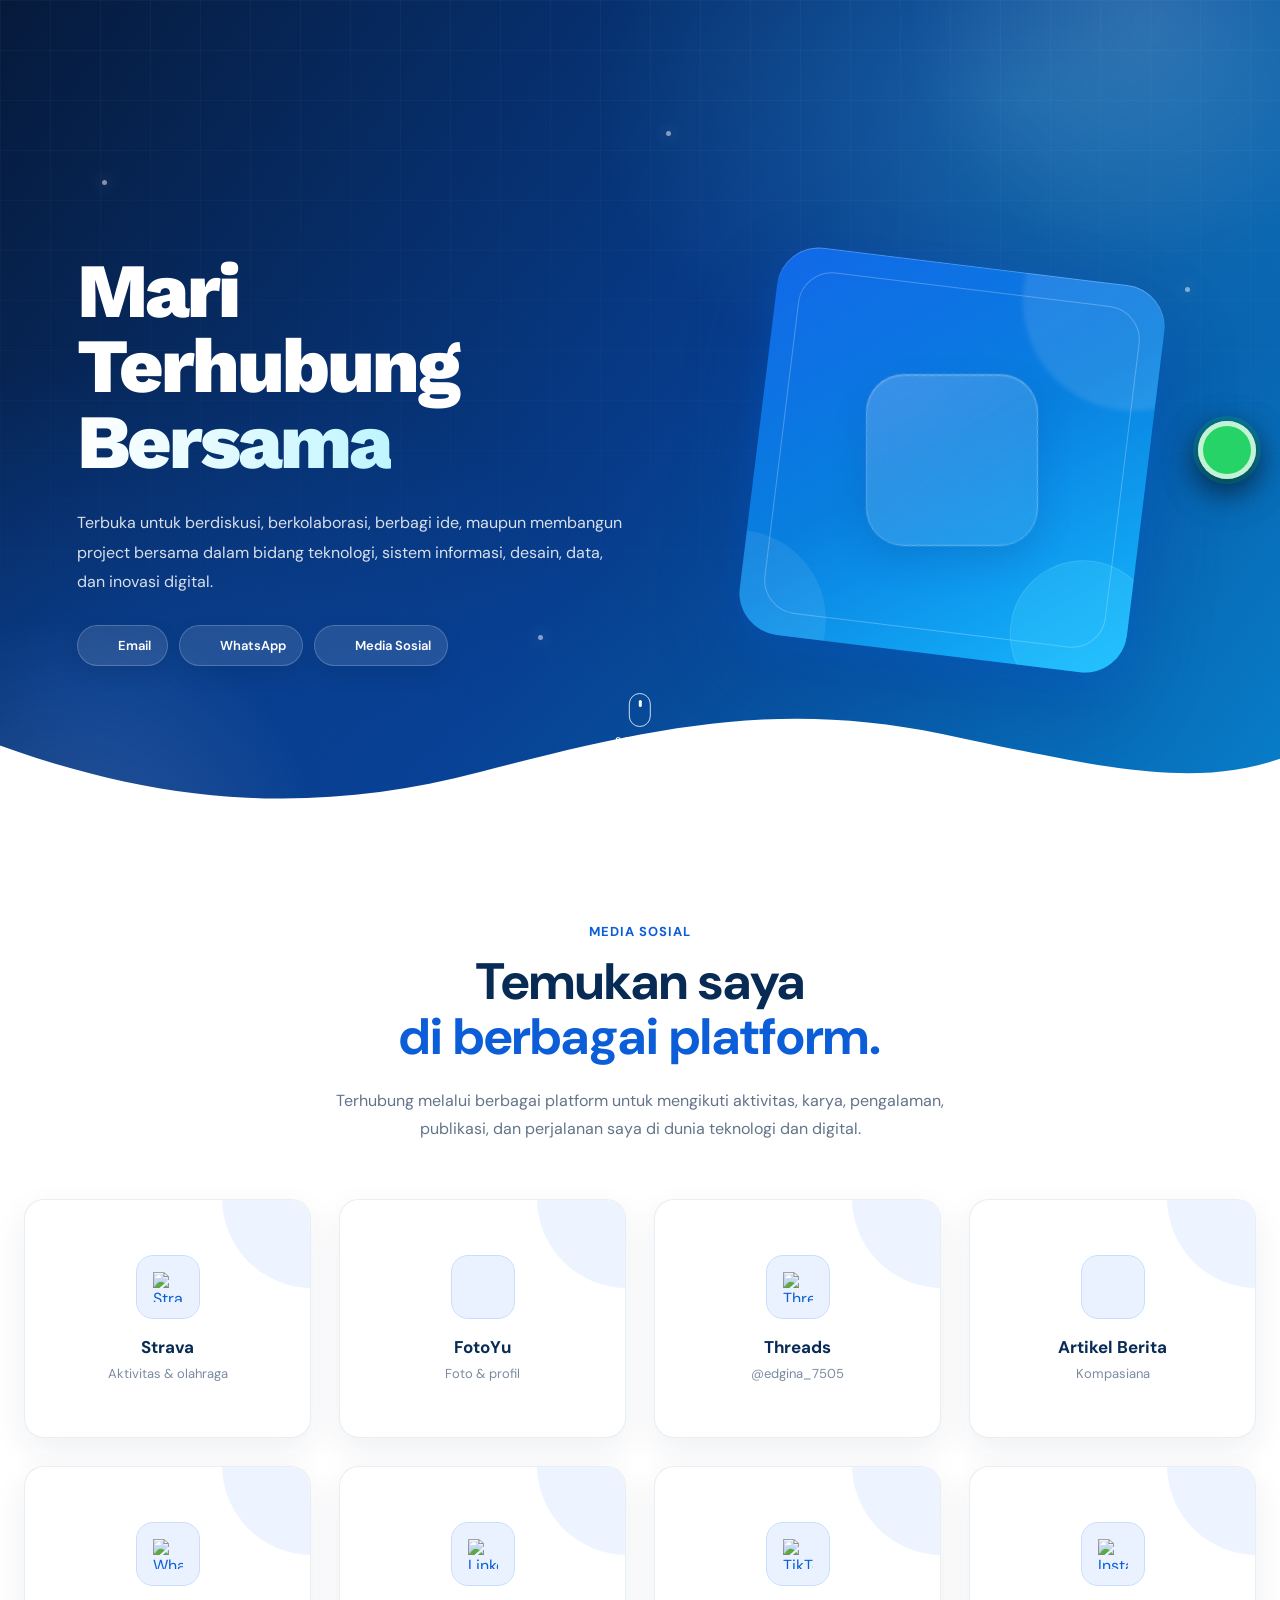
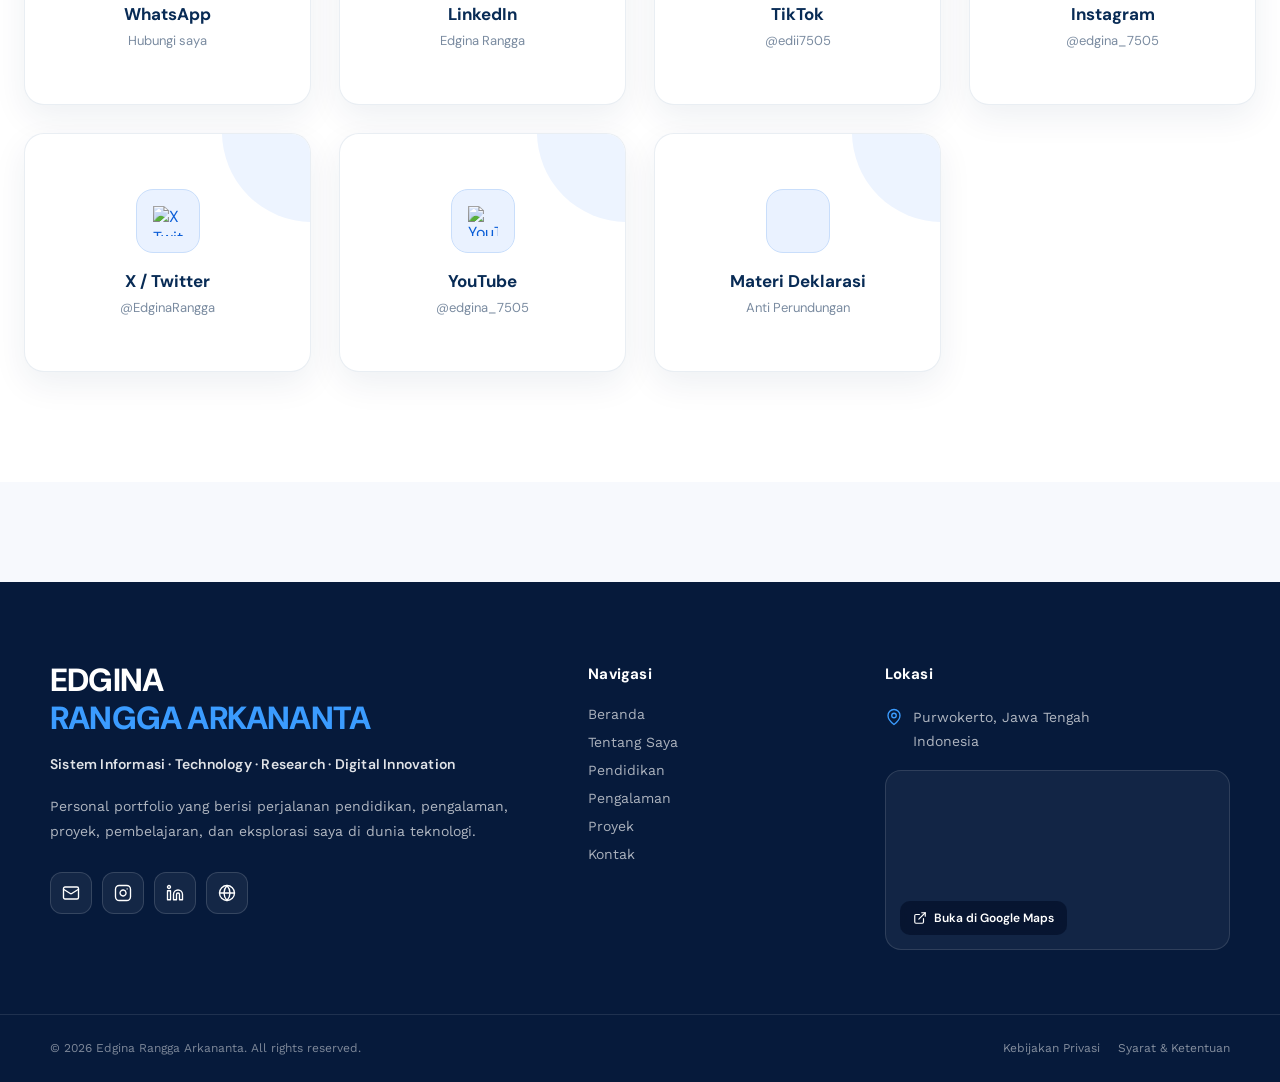
==== PORTOFOLIO_PERSONAL_FINAL_VERCEL_READY/kontak.html @ 786836fc "Add files via upload" ====
<!doctype html>
<html lang="id">
<head>
<meta charset="utf-8">
<meta name="viewport" content="width=device-width, initial-scale=1">
<title>Kontak | Edgina Rangga Arkananta</title>
<meta name="description" content="Hubungi Edgina Rangga Arkananta melalui email dan media sosial.">
<meta name="theme-color" content="#082d67">
<meta property="og:title" content="Kontak | Edgina Rangga Arkananta">
<meta property="og:description" content="Hubungi Edgina Rangga Arkananta melalui email dan media sosial.">
<meta property="og:type" content="website">
<link rel="stylesheet" href="assets/css/site-enhancements.css">
<script defer src="assets/js/site.js"></script>
</head>
<body>

<!-- =========================================================
     KONTAK — EDGINA RANGGA ARKANANTA
     FULL WIDTH + CONTACT VISUAL + WHATSAPP
========================================================= -->

<style>

/* =========================================================
   FONT
========================================================= */

@import url('https://fonts.googleapis.com/css2?family=DM+Sans:wght@400;500;600;700&family=Work+Sans:wght@500;600;700;800&display=swap');


/* =========================================================
   GLOBAL RESET
========================================================= */

html,
body {
    margin: 0 !important;
    padding: 0 !important;
    width: 100%;
    overflow-x: hidden;
}

.edgina-page {
    width: 100vw;
    max-width: 100vw;
    margin-left: calc(50% - 50vw);
    overflow: hidden;

    --blue: #1268e8;
    --blue-light: #087fdf;
    --blue-dark: #073d9d;
    --blue-deep: #052b73;
    --cyan: #56e5ff;
    --white: #ffffff;

    font-family: "DM Sans", sans-serif;
}


/* =========================================================
   HERO
========================================================= */

.edgina-hero {
    position: relative;

    min-height: 820px;

    display: flex;
    align-items: center;

    overflow: hidden;

    color: #ffffff;

    background:
        radial-gradient(
            circle at 75% 20%,
            rgba(86,229,255,.30),
            transparent 27%
        ),
        radial-gradient(
            circle at 12% 80%,
            rgba(18,104,232,.30),
            transparent 32%
        ),
        radial-gradient(
            circle at 88% 78%,
            rgba(120,70,255,.22),
            transparent 28%
        ),
        linear-gradient(
            125deg,
            #062e82 0%,
            #0755c9 36%,
            #087fdf 68%,
            #13a9e6 100%
        );
}


/* =========================================================
   GRID BACKGROUND
========================================================= */

.edgina-hero::before {
    content: "";

    position: absolute;

    inset: 0;

    background-image:
        linear-gradient(
            rgba(255,255,255,.035) 1px,
            transparent 1px
        ),
        linear-gradient(
            90deg,
            rgba(255,255,255,.035) 1px,
            transparent 1px
        );

    background-size: 50px 50px;

    mask-image:
        linear-gradient(
            to bottom,
            rgba(0,0,0,.9),
            transparent
        );

    -webkit-mask-image:
        linear-gradient(
            to bottom,
            rgba(0,0,0,.9),
            transparent
        );

    pointer-events: none;
}


/* =========================================================
   AURORA
========================================================= */

.edgina-aurora {
    position: absolute;

    width: 520px;
    height: 520px;

    border-radius: 50%;

    background:
        radial-gradient(
            circle,
            rgba(255,255,255,.12),
            transparent 68%
        );

    filter: blur(10px);

    pointer-events: none;

    animation:
        edginaAurora
        9s ease-in-out infinite;
}

.edgina-aurora-one {
    top: -240px;
    right: -130px;
}

.edgina-aurora-two {
    bottom: -300px;
    left: -180px;

    animation-delay: -4s;
}

@keyframes edginaAurora {

    0%,
    100% {
        transform:
            translate3d(0,0,0)
            scale(1);
    }

    50% {
        transform:
            translate3d(-20px,20px,0)
            scale(1.08);
    }
}


/* =========================================================
   PARTICLES
========================================================= */

.edgina-particle {
    position: absolute;

    width: 5px;
    height: 5px;

    border-radius: 50%;

    background:
        rgba(255,255,255,.50);

    box-shadow:
        0 0 15px
        rgba(255,255,255,.45);

    animation:
        edginaParticle
        6s ease-in-out infinite;
}

.edgina-particle-1 {
    top: 22%;
    left: 8%;
}

.edgina-particle-2 {
    top: 35%;
    right: 7%;

    animation-delay: -2s;
}

.edgina-particle-3 {
    bottom: 22%;
    left: 42%;

    animation-delay: -4s;
}

.edgina-particle-4 {
    top: 16%;
    left: 52%;

    animation-delay: -1s;
}

@keyframes edginaParticle {

    0%,
    100% {
        transform: translateY(0);
        opacity: .35;
    }

    50% {
        transform: translateY(-15px);
        opacity: 1;
    }
}


/* =========================================================
   HERO CONTAINER
========================================================= */

.edgina-hero-container {
    position: relative;

    z-index: 5;

    width: min(1180px, 88%);

    margin: 0 auto;

    padding-top: 100px;
}


/* =========================================================
   HERO GRID
========================================================= */

.edgina-grid {
    display: grid;

    grid-template-columns:
        minmax(0, 1.05fr)
        minmax(410px, .95fr);

    align-items: center;

    gap: 70px;
}


/* =========================================================
   REVEAL
========================================================= */

.edgina-reveal {
    opacity: 0;

    transform:
        translateY(25px);

    animation:
        edginaReveal
        .9s ease forwards;
}

@keyframes edginaReveal {

    to {
        opacity: 1;

        transform:
            translateY(0);
    }
}


/* =========================================================
   HERO TITLE
========================================================= */

.edgina-hero-title {
    margin: 0;

    max-width: 720px;

    font-family:
        "Work Sans",
        sans-serif;

    font-size:
        clamp(
            48px,
            6vw,
            78px
        );

    line-height: .98;

    letter-spacing: -3px;

    font-weight: 800;

    color: #ffffff;
}

.edgina-hero-title span {
    display: inline;

    color: #ffffff;

    background:
        linear-gradient(
            90deg,
            #ffffff,
            #bff5ff
        );

    -webkit-background-clip: text;
    background-clip: text;

    -webkit-text-fill-color: transparent;
}


/* =========================================================
   TYPING
========================================================= */

#edgina-typing-name {
    display: inline;

    color: #ffffff;

    background:
        linear-gradient(
            90deg,
            #ffffff,
            #bff5ff
        );

    -webkit-background-clip: text;
    background-clip: text;

    -webkit-text-fill-color: transparent;
}


/* =========================================================
   DESCRIPTION
========================================================= */

.edgina-description {
    width: 100%;

    max-width: 720px;

    margin:
        28px 0 0;

    text-align: left;

    color:
        rgba(255,255,255,.84);

    font-family:
        "DM Sans",
        sans-serif;

    font-size: 16px;

    line-height: 1.85;
}


/* =========================================================
   CONTACT META
========================================================= */

.edgina-meta {
    display: flex;

    flex-wrap: wrap;

    gap: 11px;

    margin-top: 28px;
}

.edgina-meta-pill {
    display: inline-flex;

    align-items: center;

    gap: 8px;

    padding:
        11px 16px;

    border-radius: 999px;

    color: #ffffff !important;

    background:
        rgba(255,255,255,.11);

    border:
        1px solid
        rgba(255,255,255,.20);

    backdrop-filter:
        blur(10px);

    -webkit-backdrop-filter:
        blur(10px);

    font-size: 13px;

    font-weight: 600;

    box-shadow:
        0 8px 22px
        rgba(0,0,0,.08);

    transition:
        transform .3s ease,
        background .3s ease;
}

.edgina-meta-pill:hover {
    transform:
        translateY(-3px);

    background:
        rgba(255,255,255,.16);
}

.edgina-meta-pill svg,
.edgina-meta-pill i {
    width: 16px;
    height: 16px;

    color: #ffffff !important;

    stroke: #ffffff !important;

    stroke-width: 2;
}


/* =========================================================
   VISUAL KANAN
========================================================= */

.edgina-visual {
    position: relative;

    min-height: 575px;

    display: flex;

    align-items: center;

    justify-content: center;

    isolation: isolate;
}


/* =========================================================
   GLOW
========================================================= */

.edgina-visual-glow {
    position: absolute;

    width: 440px;
    height: 440px;

    border-radius: 50%;

    background:
        radial-gradient(
            circle,
            rgba(86,229,255,.38) 0%,
            rgba(19,169,230,.18) 35%,
            rgba(18,104,232,.08) 55%,
            transparent 74%
        );

    filter: blur(25px);

    z-index: -2;

    animation:
        edginaVisualGlow
        5s ease-in-out infinite;
}

@keyframes edginaVisualGlow {

    0%,
    100% {
        transform: scale(1);

        opacity: .75;
    }

    50% {
        transform: scale(1.08);

        opacity: 1;
    }
}


/* =========================================================
   SHAPE UTAMA
========================================================= */

.edgina-visual-shape {
    position: relative;

    width: 390px;
    height: 390px;

    border-radius: 42px;

    background:
        linear-gradient(
            145deg,
            #1268e8 0%,
            #087fdf 48%,
            #16b9ff 100%
        );

    transform:
        rotate(7deg);

    display: flex;

    align-items: center;

    justify-content: center;

    overflow: hidden;

    box-shadow:
        0 35px 80px
        rgba(4,62,150,.32),

        0 15px 35px
        rgba(18,104,232,.22),

        inset 0 1px 0
        rgba(255,255,255,.25);

    animation:
        edginaVisualFloat
        6s ease-in-out infinite;
}

@keyframes edginaVisualFloat {

    0%,
    100% {
        transform:
            rotate(7deg)
            translateY(0);
    }

    50% {
        transform:
            rotate(7deg)
            translateY(-12px);
    }
}


/* =========================================================
   INNER BORDER
========================================================= */

.edgina-visual-inner-border {
    position: absolute;

    inset: 23px;

    border-radius: 34px;

    border:
        1px solid
        rgba(255,255,255,.25);

    pointer-events: none;
}


/* =========================================================
   CONTACT ICON BOX
========================================================= */

.edgina-visual-icon-box {
    position: relative;

    width: 170px;
    height: 170px;

    border-radius: 38px;

    background:
        linear-gradient(
            145deg,
            rgba(255,255,255,.20),
            rgba(255,255,255,.08)
        );

    border:
        1px solid
        rgba(255,255,255,.25);

    backdrop-filter:
        blur(12px);

    -webkit-backdrop-filter:
        blur(12px);

    display: flex;

    align-items: center;

    justify-content: center;

    box-shadow:
        inset 0 1px 0
        rgba(255,255,255,.20),

        0 15px 35px
        rgba(0,40,120,.15);

    transform:
        rotate(-7deg);

    z-index: 3;
}

.edgina-visual-icon-box svg,
.edgina-visual-icon-box i {
    width: 82px;
    height: 82px;

    color: #ffffff !important;

    stroke: #ffffff !important;

    stroke-width: 1.5;

    filter:
        drop-shadow(
            0 4px 12px
            rgba(0,40,100,.18)
        );
}


/* =========================================================
   DECORATIVE CIRCLE
========================================================= */

.edgina-visual-circle {
    position: absolute;

    width: 145px;
    height: 145px;

    right: -30px;
    bottom: -35px;

    border-radius: 50%;

    background:
        rgba(86,229,255,.22);

    border:
        1px solid
        rgba(255,255,255,.10);

    z-index: 1;
}


/* =========================================================
   DECORATIVE LIGHT ATAS
========================================================= */

.edgina-visual-shape::before {
    content: "";

    position: absolute;

    width: 220px;
    height: 220px;

    top: -95px;
    right: -75px;

    border-radius: 50%;

    background:
        rgba(255,255,255,.10);

    filter: blur(2px);

    z-index: 1;
}


/* =========================================================
   DECORATIVE LIGHT BAWAH
========================================================= */

.edgina-visual-shape::after {
    content: "";

    position: absolute;

    width: 180px;
    height: 180px;

    left: -90px;
    bottom: -80px;

    border-radius: 50%;

    background:
        rgba(255,255,255,.08);

    z-index: 1;
}


/* =========================================================
   WHATSAPP FLOATING
========================================================= */

.edgina-whatsapp {
    position: fixed;

    right: 28px;
    top: 50%;

    transform:
        translateY(-50%);

    z-index: 999;

    width: 68px;
    height: 68px;

    border-radius: 50%;

    display: flex;

    align-items: center;

    justify-content: center;

    background:
        #25D366;

    color: #ffffff;

    text-decoration: none;

    box-shadow:
        0 10px 30px
        rgba(0,0,0,.20);

    border:
        5px solid
        rgba(255,255,255,.72);

    transition:
        transform .3s ease,
        box-shadow .3s ease;
}

.edgina-whatsapp:hover {
    transform:
        translateY(-50%)
        scale(1.08);

    box-shadow:
        0 15px 40px
        rgba(0,0,0,.25);
}

.edgina-whatsapp svg,
.edgina-whatsapp i {
    width: 30px;
    height: 30px;

    color: #ffffff !important;

    stroke: #ffffff !important;

    stroke-width: 2.2;
}


/* =========================================================
   WAVE
========================================================= */

.edgina-wave {
    position: absolute;

    left: 0;
    bottom: -1px;

    width: 100%;

    z-index: 10;

    line-height: 0;
}

.edgina-wave svg {
    display: block;

    width: 100%;

    height: auto;
}


/* =========================================================
   SCROLL
========================================================= */

.edgina-scroll {
    position: absolute;

    bottom: 72px;
    left: 50%;

    transform:
        translateX(-50%);

    z-index: 20;

    display: flex;

    flex-direction: column;

    align-items: center;

    gap: 7px;

    color: #ffffff !important;

    font-size: 11px;

    font-weight: 500;

    letter-spacing: 1.4px;

    text-transform: uppercase;
}

.edgina-scroll-mouse {
    width: 22px;
    height: 34px;

    border:
        1.5px solid
        rgba(255,255,255,.80);

    border-radius: 14px;

    display: flex;

    justify-content: center;

    padding-top: 6px;

    box-sizing: border-box;
}

.edgina-scroll-mouse::before {
    content: "";

    width: 3px;
    height: 7px;

    border-radius: 10px;

    background:
        #ffffff !important;

    animation:
        edginaScroll
        1.7s ease-in-out infinite;
}

@keyframes edginaScroll {

    0% {
        transform:
            translateY(0);

        opacity: 1;
    }

    60% {
        transform:
            translateY(8px);

        opacity: .2;
    }

    100% {
        transform:
            translateY(0);

        opacity: 1;
    }
}


/* =========================================================
   NAVBAR WRAPPER
========================================================= */

.edgina-nav-wrap {
    position: fixed;

    top: 18px;
    left: 0;
    right: 0;

    z-index: 99999;

    width: 100%;

    padding: 0 24px;

    pointer-events: none;
}


/* =========================================================
   NAVBAR
========================================================= */

.edgina-nav {
    position: relative;

    width: min(1180px, 100%);

    min-height: 68px;

    margin: 0 auto;

    padding:
        8px 14px 8px 22px;

    display: flex;

    align-items: center;

    justify-content: space-between;

    gap: 20px;

    pointer-events: auto;

    border:
        1px solid
        rgba(255,255,255,.22);

    border-radius: 22px;

    background:
        rgba(7,25,67,.76);

    backdrop-filter:
        blur(20px);

    -webkit-backdrop-filter:
        blur(20px);

    box-shadow:
        0 12px 45px
        rgba(0,0,0,.16);

    transition:
        background .35s ease,
        border-color .35s ease,
        box-shadow .35s ease;
}


/* =========================================================
   NAVBAR HOVER
========================================================= */

.edgina-nav:hover {
    background:
        rgba(7,25,67,.84);

    border-color:
        rgba(96,165,250,.30);

    box-shadow:
        0 18px 55px
        rgba(0,0,0,.22);
}


/* =========================================================
   LOGO
========================================================= */

.edgina-logo {
    display: inline-flex;

    align-items: center;

    flex-shrink: 0;

    text-decoration: none;

    transition:
        transform .3s ease;
}

.edgina-logo:hover {
    transform:
        translateY(-1px);
}


/* =========================================================
   LOGO NAME
========================================================= */

.edgina-logo-name {
    display: inline-block;

    font-family:
        "Work Sans",
        "DM Sans",
        sans-serif;

    font-size: 15px;

    line-height: 1;

    font-weight: 800;

    letter-spacing: .025em;

    white-space: nowrap;

    color: #ffffff;

    transition:
        transform .3s ease;
}

.edgina-logo-accent {
    color: #60a5fa;

    transition:
        color .3s ease;
}

.edgina-logo:hover .edgina-logo-name {
    transform:
        translateX(2px);
}

.edgina-logo:hover .edgina-logo-accent {
    color:
        #93c5fd;
}


/* =========================================================
   DESKTOP MENU
========================================================= */

.edgina-links {
    display: flex;

    align-items: center;

    gap: 3px;

    margin: 0;
    padding: 0;

    list-style: none;
}

.edgina-links li {
    margin: 0;
    padding: 0;

    list-style: none;
}


/* =========================================================
   MENU LINK
========================================================= */

.edgina-links a {
    position: relative;

    display: inline-flex;

    align-items: center;

    justify-content: center;

    min-height: 42px;

    padding: 0 13px;

    border-radius: 12px;

    color:
        rgba(255,255,255,.74);

    text-decoration: none;

    font-family:
        "DM Sans",
        sans-serif;

    font-size: 13px;

    font-weight: 600;

    white-space: nowrap;

    transition:
        color .3s ease,
        background .3s ease,
        transform .3s ease;
}


/* =========================================================
   GARIS HOVER
========================================================= */

.edgina-links a::after {
    content: "";

    position: absolute;

    left: 50%;
    bottom: 5px;

    width: 0;
    height: 2px;

    border-radius: 999px;

    background:
        linear-gradient(
            90deg,
            #60a5fa,
            #22d3ee
        );

    transform:
        translateX(-50%);

    transition:
        width .3s
        cubic-bezier(.22,1,.36,1);
}


/* =========================================================
   MENU HOVER
========================================================= */

.edgina-links a:hover {
    color: #ffffff;

    background:
        rgba(255,255,255,.08);

    transform:
        translateY(-2px);
}

.edgina-links a:hover::after {
    width: 23px;
}


/* =========================================================
   ACTIVE MENU
========================================================= */

.edgina-links a.edgina-active {
    color: #ffffff;

    background:
        rgba(255,255,255,.09);
}

.edgina-links a.edgina-active::after {
    width: 23px;
}


/* =========================================================
   CLICK ANIMATION
========================================================= */

.edgina-links a.edgina-clicked {
    transform:
        scale(.94);
}


/* =========================================================
   MOBILE MENU BUTTON
========================================================= */

.edgina-menu {
    width: 44px;
    height: 44px;

    display: none;

    align-items: center;
    justify-content: center;

    padding: 0;

    border:
        1px solid
        rgba(255,255,255,.12);

    border-radius: 13px;

    color: #ffffff;

    background:
        rgba(255,255,255,.08);

    cursor: pointer;

    transition:
        .3s ease;
}

.edgina-menu:hover {
    background:
        rgba(255,255,255,.14);

    transform:
        translateY(-2px);
}

.edgina-menu svg {
    width: 21px;
    height: 21px;

    color: #ffffff !important;

    stroke: #ffffff !important;
}


/* =========================================================
   MOBILE DROPDOWN
========================================================= */

.edgina-mobile-menu {
    position: absolute;

    top:
        calc(100% + 10px);

    left: 0;
    right: 0;

    padding: 10px;

    border:
        1px solid
        rgba(255,255,255,.18);

    border-radius: 20px;

    background:
        rgba(7,25,67,.95);

    backdrop-filter:
        blur(22px);

    -webkit-backdrop-filter:
        blur(22px);

    box-shadow:
        0 20px 55px
        rgba(0,0,0,.25);

    opacity: 0;

    visibility: hidden;

    transform:
        translateY(-10px)
        scale(.98);

    transition:
        opacity .3s ease,
        visibility .3s ease,
        transform .3s ease;
}

.edgina-mobile-menu.edgina-mobile-open {
    opacity: 1;

    visibility: visible;

    transform:
        translateY(0)
        scale(1);
}


/* =========================================================
   MOBILE LINK
========================================================= */

.edgina-mobile-menu a {
    display: flex;

    align-items: center;

    gap: 12px;

    width: 100%;

    min-height: 48px;

    padding: 0 14px;

    margin-bottom: 3px;

    border-radius: 12px;

    color:
        rgba(255,255,255,.75);

    text-decoration: none;

    font-family:
        "DM Sans",
        sans-serif;

    font-size: 14px;

    font-weight: 600;

    transition:
        background .3s ease,
        color .3s ease,
        transform .3s ease;
}

.edgina-mobile-menu a:last-child {
    margin-bottom: 0;
}

.edgina-mobile-menu a:hover {
    color: #ffffff;

    background:
        rgba(255,255,255,.09);

    transform:
        translateX(4px);
}

.edgina-mobile-menu a.edgina-active {
    color: #ffffff;

    background:
        rgba(255,255,255,.10);
}

.edgina-mobile-menu svg {
    width: 18px;
    height: 18px;

    color:
        #60a5fa;

    stroke:
        #60a5fa;
}


/* =========================================================
   TABLET
========================================================= */

@media (max-width: 1000px) {

    .edgina-links a {
        padding: 0 9px;

        font-size: 12px;
    }

    .edgina-hero {
        min-height: auto;

        padding-bottom: 120px;
    }

    .edgina-hero-container {
        width: 90%;

        padding-top: 135px;
    }

    .edgina-grid {
        grid-template-columns: 1fr;

        gap: 20px;

        text-align: center;
    }

    .edgina-hero-title {
        margin-left: auto;
        margin-right: auto;
    }

    .edgina-description {
        margin-left: auto;
        margin-right: auto;

        text-align: center;
    }

    .edgina-meta {
        justify-content: center;
    }

    .edgina-visual {
        min-height: 460px;

        margin-top: 0;
    }
}


/* =========================================================
   MOBILE NAVBAR
========================================================= */

@media (max-width: 800px) {

    .edgina-nav-wrap {
        top: 12px;

        padding: 0 14px;
    }

    .edgina-nav {
        min-height: 62px;

        padding:
            7px 8px 7px 16px;

        border-radius: 18px;
    }

    .edgina-links {
        display: none;
    }

    .edgina-menu {
        display: flex;
    }

    .edgina-logo-name {
        font-size: 13px;
    }
}


/* =========================================================
   MOBILE
========================================================= */

@media (max-width: 700px) {

    .edgina-hero-container {
        width: 90%;

        padding-top: 120px;
    }

    .edgina-hero-title {
        font-size:
            clamp(
                42px,
                12vw,
                60px
            );

        letter-spacing: -2px;
    }

    .edgina-description {
        font-size: 14px;

        line-height: 1.75;
    }

    .edgina-meta {
        gap: 8px;
    }

    .edgina-meta-pill {
        padding:
            9px 13px;

        font-size: 12px;
    }

    .edgina-meta-pill svg,
    .edgina-meta-pill i {
        width: 15px;
        height: 15px;
    }

    .edgina-visual {
        min-height: 390px;

        margin-top: 10px;
    }

    .edgina-visual-glow {
        width: 320px;
        height: 320px;
    }

    .edgina-visual-shape {
        width: 285px;
        height: 285px;

        border-radius: 32px;
    }

    .edgina-visual-inner-border {
        inset: 17px;

        border-radius: 26px;
    }

    .edgina-visual-icon-box {
        width: 125px;
        height: 125px;

        border-radius: 29px;
    }

    .edgina-visual-icon-box svg,
    .edgina-visual-icon-box i {
        width: 62px;
        height: 62px;
    }

    .edgina-visual-circle {
        width: 110px;
        height: 110px;

        right: -25px;
        bottom: -25px;
    }

    .edgina-whatsapp {
        width: 58px;
        height: 58px;

        right: 18px;

        border-width: 4px;
    }

    .edgina-whatsapp svg,
    .edgina-whatsapp i {
        width: 26px;
        height: 26px;
    }

    .edgina-scroll {
        display: none;
    }
}


/* =========================================================
   SMALL MOBILE
========================================================= */

@media (max-width: 480px) {

    .edgina-logo-name {
        font-size: 11.5px;

        letter-spacing:
            .015em;
    }

    .edgina-nav {
        border-radius: 16px;
    }

    .edgina-hero-container {
        padding-top: 110px;
    }

    .edgina-hero-title {
        font-size: 40px;

        letter-spacing:
            -1.8px;
    }

    .edgina-description {
        font-size: 13px;
    }

    .edgina-visual {
        min-height: 330px;
    }

    .edgina-visual-shape {
        width: 245px;
        height: 245px;

        border-radius: 29px;
    }

    .edgina-visual-inner-border {
        inset: 15px;

        border-radius: 23px;
    }

    .edgina-visual-icon-box {
        width: 108px;
        height: 108px;

        border-radius: 25px;
    }

    .edgina-visual-icon-box svg,
    .edgina-visual-icon-box i {
        width: 54px;
        height: 54px;
    }

    .edgina-whatsapp {
        width: 54px;
        height: 54px;

        right: 14px;
    }
}


/* =========================================================
   REDUCE MOTION
========================================================= */

@media (prefers-reduced-motion: reduce) {

    *,
    *::before {
        animation-duration:
            .01ms !important;

        animation-iteration-count:
            1 !important;

        scroll-behavior:
            auto !important;
    }
}

</style>


<!-- =========================================================
     MAIN PAGE
========================================================= -->

<div class="edgina-page">


<!-- =======================================================
     LUCIDE
======================================================= -->

<script src="https://unpkg.com/lucide@latest"></script>


<!-- =======================================================
     HERO
======================================================= -->

<section class="edgina-hero">


    <!-- =================================================
         AURORA
    ================================================= -->

    <div
        class="edgina-aurora edgina-aurora-one"
    ></div>

    <div
        class="edgina-aurora edgina-aurora-two"
    ></div>


    <!-- =================================================
         PARTICLES
    ================================================= -->

    <span
        class="edgina-particle edgina-particle-1"
    ></span>

    <span
        class="edgina-particle edgina-particle-2"
    ></span>

    <span
        class="edgina-particle edgina-particle-3"
    ></span>

    <span
        class="edgina-particle edgina-particle-4"
    ></span>


    <!-- =================================================
         HERO CONTAINER
    ================================================= -->

    <div class="edgina-hero-container">

        <div class="edgina-grid">


            <!-- =========================================
                 LEFT CONTENT
            ========================================= -->

            <div class="edgina-reveal">


                <!-- =====================================
                     TITLE
                ====================================== -->

                <h1 class="edgina-hero-title">

                    Mari Terhubung

                    <br>

                    <span id="edgina-typing-name"></span>

                </h1>


                <!-- =====================================
                     DESCRIPTION
                ====================================== -->

                <p class="edgina-description">

                    Terbuka untuk berdiskusi,
                    berkolaborasi, berbagi ide,
                    maupun membangun project
                    bersama dalam bidang teknologi,
                    sistem informasi, desain,
                    data, dan inovasi digital.

                </p>


                <!-- =====================================
                     CONTACT META
                ====================================== -->

                <div class="edgina-meta">


                    <span class="edgina-meta-pill">

                        <i
                            data-lucide="mail"
                        ></i>

                        Email

                    </span>


                    <span class="edgina-meta-pill">

                        <i
                            data-lucide="message-circle"
                        ></i>

                        WhatsApp

                    </span>


                    <span class="edgina-meta-pill">

                        <i
                            data-lucide="share-2"
                        ></i>

                        Media Sosial

                    </span>


                </div>

            </div>


            <!-- =========================================
                 RIGHT VISUAL
            ========================================= -->

            <div
                class="edgina-visual edgina-reveal"
            >


                <!-- =====================================
                     GLOW
                ====================================== -->

                <div
                    class="edgina-visual-glow"
                ></div>


                <!-- =====================================
                     SHAPE
                ====================================== -->

                <div
                    class="edgina-visual-shape"
                >


                    <!-- ===============================
                         INNER BORDER
                    ================================ -->

                    <div
                        class="edgina-visual-inner-border"
                    ></div>


                    <!-- ===============================
                         CONTACT ICON
                    ================================ -->

                    <div
                        class="edgina-visual-icon-box"
                    >

                        <i
                            data-lucide="message-circle"
                        ></i>

                    </div>


                    <!-- ===============================
                         DECORATIVE CIRCLE
                    ================================ -->

                    <div
                        class="edgina-visual-circle"
                    ></div>


                </div>

            </div>

        </div>

    </div>


    <!-- =================================================
         SCROLL INDICATOR
    ================================================= -->

    <div class="edgina-scroll">

        <div class="edgina-scroll-mouse"></div>

        Scroll

    </div>


    <!-- =================================================
         WAVE
    ================================================= -->

    <div class="edgina-wave">

        <svg
            viewBox="0 0 1440 180"
            preserveAspectRatio="none"
            xmlns="http://www.w3.org/2000/svg"
        >

            <path
                d="
                    M0,95
                    C180,160
                    350,175
                    540,125
                    C740,72
                    880,45
                    1060,82
                    C1230,118
                    1340,145
                    1440,110
                    L1440,180
                    L0,180
                    Z
                "
                fill="#ffffff"
            />

        </svg>

    </div>


</section>


<!-- =======================================================
     WHATSAPP FLOATING BUTTON
======================================================= -->

<a
    id="edgina-whatsapp"
    class="edgina-whatsapp"

    href="https://wa.me/6287725570505?text=Halo%20Edgina,%20saya%20ingin%20menghubungi%20Anda"

    target="_blank"

    rel="noopener noreferrer"

    aria-label="Hubungi Saya melalui WhatsApp"
>

    <i data-lucide="message-circle"></i>

</a>


</div>


<!-- =========================================================
     JAVASCRIPT
========================================================= -->

<script>

document.addEventListener(
    "DOMContentLoaded",
    function () {


        /* =================================================
           LUCIDE INITIALIZATION
        ================================================= */

        if (
            typeof lucide !== "undefined"
        ) {

            lucide.createIcons();

        }


        /* =================================================
           ELEMENT
        ================================================= */

        const menuButton =
            document.getElementById(
                "edginaMenuButton"
            );

        const mobileMenu =
            document.getElementById(
                "edginaMobileMenu"
            );

        const pageLinks =
            document.querySelectorAll(
                ".edgina-page-link"
            );


        /* =================================================
           CURRENT PAGE
        ================================================= */

        let currentPage =
            window.location.pathname
            .split("/")
            .pop();


        if (
            !currentPage ||
            currentPage === ""
        ) {

            currentPage =
                "index.html";

        }


        /* =================================================
           ACTIVE MENU
        ================================================= */

        document
            .querySelectorAll(
                "[data-page]"
            )
            .forEach(
                function (link) {

                    const page =
                        link.getAttribute(
                            "data-page"
                        );


                    if (
                        page.toLowerCase()
                        ===
                        currentPage.toLowerCase()
                    ) {

                        link.classList.add(
                            "edgina-active"
                        );

                    }

                }
            );


        /* =================================================
           MOBILE MENU TOGGLE
        ================================================= */

        if (
            menuButton &&
            mobileMenu
        ) {

            menuButton.addEventListener(
                "click",
                function () {


                    const isOpen =
                        mobileMenu
                        .classList
                        .contains(
                            "edgina-mobile-open"
                        );


                    if (isOpen) {

                        mobileMenu
                            .classList
                            .remove(
                                "edgina-mobile-open"
                            );

                        menuButton
                            .setAttribute(
                                "aria-expanded",
                                "false"
                            );

                        menuButton.innerHTML =
                            `
                            <i
                                data-lucide="menu"
                            ></i>
                            `;

                    } else {

                        mobileMenu
                            .classList
                            .add(
                                "edgina-mobile-open"
                            );

                        menuButton
                            .setAttribute(
                                "aria-expanded",
                                "true"
                            );

                        menuButton.innerHTML =
                            `
                            <i
                                data-lucide="x"
                            ></i>
                            `;

                    }


                    if (
                        typeof lucide !==
                        "undefined"
                    ) {

                        lucide.createIcons();

                    }

                }
            );

        }


        /* =================================================
           PAGE TRANSITION
        ================================================= */

        pageLinks.forEach(
            function (link) {

                link.addEventListener(
                    "click",
                    function (event) {


                        const href =
                            link.getAttribute(
                                "href"
                            );


                        if (
                            !href ||
                            href === "#"
                        ) {

                            return;

                        }


                        const targetPage =
                            href
                            .split("/")
                            .pop()
                            .toLowerCase();


                        /* ==============================
                           SAME PAGE
                        =============================== */

                        if (
                            targetPage ===
                            currentPage.toLowerCase()
                        ) {

                            event.preventDefault();

                            link.classList.add(
                                "edgina-clicked"
                            );


                            setTimeout(
                                function () {

                                    link.classList
                                        .remove(
                                            "edgina-clicked"
                                        );

                                },
                                180
                            );

                            return;

                        }


                        /* ==============================
                           PAGE TRANSITION
                        =============================== */

                        event.preventDefault();


                        link.classList.add(
                            "edgina-clicked"
                        );


                        /* CLOSE MOBILE */

                        if (
                            mobileMenu
                        ) {

                            mobileMenu
                                .classList
                                .remove(
                                    "edgina-mobile-open"
                                );

                        }


                        if (
                            menuButton
                        ) {

                            menuButton
                                .setAttribute(
                                    "aria-expanded",
                                    "false"
                                );

                        }


                        /* REDIRECT */

                        setTimeout(
                            function () {

                                window.location.href =
                                    href;

                            },
                            350
                        );

                    }
                );

            }
        );


        /* =================================================
           CLICK OUTSIDE MOBILE MENU
        ================================================= */

        document.addEventListener(
            "click",
            function (event) {


                if (
                    !mobileMenu ||
                    !menuButton
                ) {

                    return;

                }


                if (
                    mobileMenu.contains(
                        event.target
                    ) ||

                    menuButton.contains(
                        event.target
                    )
                ) {

                    return;

                }


                mobileMenu.classList
                    .remove(
                        "edgina-mobile-open"
                    );


                menuButton.setAttribute(
                    "aria-expanded",
                    "false"
                );

            }
        );


        /* =================================================
           ESCAPE
        ================================================= */

        document.addEventListener(
            "keydown",
            function (event) {


                if (
                    event.key === "Escape"
                ) {


                    if (
                        mobileMenu
                    ) {

                        mobileMenu.classList
                            .remove(
                                "edgina-mobile-open"
                            );

                    }


                    if (
                        menuButton
                    ) {

                        menuButton.setAttribute(
                            "aria-expanded",
                            "false"
                        );

                    }

                }

            }
        );


        /* =================================================
           TYPING EFFECT
        ================================================= */

        const target =
            document.getElementById(
                "edgina-typing-name"
            );


        if (target) {

            const text =
                "Bersama";

            let index = 0;


            setTimeout(
                function typeName() {


                    if (
                        index <
                        text.length
                    ) {


                        target.textContent +=
                            text.charAt(
                                index
                            );


                        index++;


                        setTimeout(
                            typeName,
                            75
                        );

                    }

                },
                700
            );

        }


    }
);

</script>

<!-- =========================================================
     MEDIA SOSIAL
     4 CARD DESKTOP
     2 CARD TABLET
     1 CARD MOBILE
========================================================= -->

<section class="edgina-social-section" id="media-sosial">

    <div class="edgina-social-container">

        <!-- =================================================
             HEADER
        ================================================== -->

        <div class="edgina-social-heading">

            <span class="edgina-social-label">
                Media Sosial
            </span>

            <h2 class="edgina-social-title">
                Temukan saya
                <span>di berbagai platform.</span>
            </h2>

            <p class="edgina-social-description">
                Terhubung melalui berbagai platform untuk mengikuti
                aktivitas, karya, pengalaman, publikasi, dan perjalanan
                saya di dunia teknologi dan digital.
            </p>

        </div>


        <!-- =================================================
             SOCIAL GRID
        ================================================== -->

        <div class="edgina-social-grid">


            <!-- =================================================
                 01. STRAVA
            ================================================== -->

            <a
                href="https://strava.app.link/AtfOXii7N3b"
                class="edgina-social-card"
                target="_blank"
                rel="noopener noreferrer"
                aria-label="Buka Strava Edgina Rangga"
            >

                <div class="edgina-social-card-shape"></div>

                <div class="edgina-social-icon">

                    <img
                        src="https://cdn.simpleicons.org/strava/0B5ED7"
                        alt="Strava"
                    >

                </div>

                <div class="edgina-social-content">

                    <h3>Strava</h3>

                    <span>
                        Aktivitas & olahraga
                    </span>

                </div>

                <div class="edgina-social-arrow">
                    <i data-lucide="arrow-up-right"></i>
                </div>

            </a>


            <!-- =================================================
                 02. FOToyu
            ================================================== -->

            <a
                href="https://fotoyu.com/link/22J7EF3kjJhUCLkXO"
                class="edgina-social-card"
                target="_blank"
                rel="noopener noreferrer"
                aria-label="Buka FotoYu"
            >

                <div class="edgina-social-card-shape"></div>

                <div class="edgina-social-icon">

                    <i data-lucide="camera"></i>

                </div>

                <div class="edgina-social-content">

                    <h3>FotoYu</h3>

                    <span>
                        Foto & profil
                    </span>

                </div>

                <div class="edgina-social-arrow">
                    <i data-lucide="arrow-up-right"></i>
                </div>

            </a>


            <!-- =================================================
                 03. THREADS
            ================================================== -->

            <a
                href="https://www.threads.net/@edgina_7505?invite=4"
                class="edgina-social-card"
                target="_blank"
                rel="noopener noreferrer"
                aria-label="Buka Threads Edgina Rangga"
            >

                <div class="edgina-social-card-shape"></div>

                <div class="edgina-social-icon">

                    <img
                        src="https://cdn.simpleicons.org/threads/0B5ED7"
                        alt="Threads"
                    >

                </div>

                <div class="edgina-social-content">

                    <h3>Threads</h3>

                    <span>
                        @edgina_7505
                    </span>

                </div>

                <div class="edgina-social-arrow">
                    <i data-lucide="arrow-up-right"></i>
                </div>

            </a>


            <!-- =================================================
                 04. ARTIKEL BERITA
            ================================================== -->

            <a
                href="https://www.kompasiana.com/ediginarangga"
                class="edgina-social-card"
                target="_blank"
                rel="noopener noreferrer"
                aria-label="Buka artikel berita Edgina Rangga"
            >

                <div class="edgina-social-card-shape"></div>

                <div class="edgina-social-icon">

                    <i data-lucide="newspaper"></i>

                </div>

                <div class="edgina-social-content">

                    <h3>Artikel Berita</h3>

                    <span>
                        Kompasiana
                    </span>

                </div>

                <div class="edgina-social-arrow">
                    <i data-lucide="arrow-up-right"></i>
                </div>

            </a>


            <!-- =================================================
                 05. WHATSAPP
            ================================================== -->

            <a
                href="https://wa.me/qr/L2DS3UE4KKG7D1"
                class="edgina-social-card"
                target="_blank"
                rel="noopener noreferrer"
                aria-label="Hubungi Edgina melalui WhatsApp"
            >

                <div class="edgina-social-card-shape"></div>

                <div class="edgina-social-icon">

                    <img
                        src="https://cdn.simpleicons.org/whatsapp/0B5ED7"
                        alt="WhatsApp"
                    >

                </div>

                <div class="edgina-social-content">

                    <h3>WhatsApp</h3>

                    <span>
                        Hubungi saya
                    </span>

                </div>

                <div class="edgina-social-arrow">
                    <i data-lucide="arrow-up-right"></i>
                </div>

            </a>


            <!-- =================================================
                 06. LINKEDIN
            ================================================== -->

            <a
                href="https://www.linkedin.com/in/edgina-rangga-0b1270190"
                class="edgina-social-card"
                target="_blank"
                rel="noopener noreferrer"
                aria-label="Buka LinkedIn Edgina Rangga"
            >

                <div class="edgina-social-card-shape"></div>

                <div class="edgina-social-icon">

                    <img
                        src="https://cdn.simpleicons.org/linkedin/0B5ED7"
                        alt="LinkedIn"
                    >

                </div>

                <div class="edgina-social-content">

                    <h3>LinkedIn</h3>

                    <span>
                        Edgina Rangga
                    </span>

                </div>

                <div class="edgina-social-arrow">
                    <i data-lucide="arrow-up-right"></i>
                </div>

            </a>


            <!-- =================================================
                 07. TIKTOK
            ================================================== -->

            <a
                href="https://tiktok.com/@edii7505"
                class="edgina-social-card"
                target="_blank"
                rel="noopener noreferrer"
                aria-label="Buka TikTok Edgina Rangga"
            >

                <div class="edgina-social-card-shape"></div>

                <div class="edgina-social-icon">

                    <img
                        src="https://cdn.simpleicons.org/tiktok/0B5ED7"
                        alt="TikTok"
                    >

                </div>

                <div class="edgina-social-content">

                    <h3>TikTok</h3>

                    <span>
                        @edii7505
                    </span>

                </div>

                <div class="edgina-social-arrow">
                    <i data-lucide="arrow-up-right"></i>
                </div>

            </a>


            <!-- =================================================
                 08. INSTAGRAM
            ================================================== -->

            <a
                href="https://instagram.com/edgina_7505?utm_medium=copy_link"
                class="edgina-social-card"
                target="_blank"
                rel="noopener noreferrer"
                aria-label="Buka Instagram Edgina Rangga"
            >

                <div class="edgina-social-card-shape"></div>

                <div class="edgina-social-icon">

                    <img
                        src="https://cdn.simpleicons.org/instagram/0B5ED7"
                        alt="Instagram"
                    >

                </div>

                <div class="edgina-social-content">

                    <h3>Instagram</h3>

                    <span>
                        @edgina_7505
                    </span>

                </div>

                <div class="edgina-social-arrow">
                    <i data-lucide="arrow-up-right"></i>
                </div>

            </a>


            <!-- =================================================
                 09. X / TWITTER
            ================================================== -->

            <a
                href="https://twitter.com/EdginaRangga?s=09&t=f8s0HuE1Upqex9_PikdNgQ"
                class="edgina-social-card"
                target="_blank"
                rel="noopener noreferrer"
                aria-label="Buka X Twitter Edgina Rangga"
            >

                <div class="edgina-social-card-shape"></div>

                <div class="edgina-social-icon">

                    <img
                        src="https://cdn.simpleicons.org/x/0B5ED7"
                        alt="X Twitter"
                    >

                </div>

                <div class="edgina-social-content">

                    <h3>X / Twitter</h3>

                    <span>
                        @EdginaRangga
                    </span>

                </div>

                <div class="edgina-social-arrow">
                    <i data-lucide="arrow-up-right"></i>
                </div>

            </a>


            <!-- =================================================
                 10. YOUTUBE
            ================================================== -->

            <a
                href="https://youtube.com/@edgina_7505?si=rz4xa1FdbmPQyHuZ"
                class="edgina-social-card"
                target="_blank"
                rel="noopener noreferrer"
                aria-label="Buka YouTube Edgina Rangga"
            >

                <div class="edgina-social-card-shape"></div>

                <div class="edgina-social-icon">

                    <img
                        src="https://cdn.simpleicons.org/youtube/0B5ED7"
                        alt="YouTube"
                    >

                </div>

                <div class="edgina-social-content">

                    <h3>YouTube</h3>

                    <span>
                        @edgina_7505
                    </span>

                </div>

                <div class="edgina-social-arrow">
                    <i data-lucide="arrow-up-right"></i>
                </div>

            </a>


            <!-- =================================================
                 11. MATERI DEKLARASI
            ================================================== -->

            <a
                href="https://www.canva.com/design/DAGAGduteVA/iHMhgSzRJ2PFUQSKN9K01g/edit?utm_campaign=designshare&utm_content=DAGAGduteVA&utm_medium=link2&utm_source=sharebutton"
                class="edgina-social-card"
                target="_blank"
                rel="noopener noreferrer"
                aria-label="Buka Materi Deklarasi Anti Perundungan"
            >

                <div class="edgina-social-card-shape"></div>

                <div class="edgina-social-icon">

                    <i data-lucide="presentation"></i>

                </div>

                <div class="edgina-social-content">

                    <h3>Materi Deklarasi</h3>

                    <span>
                        Anti Perundungan
                    </span>

                </div>

                <div class="edgina-social-arrow">
                    <i data-lucide="arrow-up-right"></i>
                </div>

            </a>


        </div>

    </div>

</section>


<!-- =========================================================
     CSS MEDIA SOSIAL
========================================================= -->

<style>

    /* =====================================================
       SECTION
    ===================================================== */

    .edgina-social-section {
        width: 100%;
        padding: 100px 0 110px;
        background: #ffffff;
        overflow: hidden;
    }


    /* =====================================================
       CONTAINER
    ===================================================== */

    .edgina-social-container {
        width: min(1320px, calc(100% - 48px));
        margin: 0 auto;
    }


    /* =====================================================
       HEADING
    ===================================================== */

    .edgina-social-heading {
        max-width: 760px;
        margin: 0 auto 55px;
        text-align: center;
    }


    .edgina-social-label {
        display: inline-flex;
        align-items: center;
        justify-content: center;

        font-family: "DM Sans", sans-serif;
        font-size: 13px;
        font-weight: 700;
        letter-spacing: 0.08em;
        text-transform: uppercase;

        color: #0B5ED7;

        margin-bottom: 14px;
    }


    .edgina-social-title {
        margin: 0;

        font-family: "DM Sans", sans-serif;
        font-size: clamp(34px, 4vw, 56px);
        line-height: 1.08;
        font-weight: 700;

        color: #082B55;
    }


    .edgina-social-title span {
        display: block;
        color: #0B5ED7;
    }


    .edgina-social-description {
        max-width: 680px;

        margin: 22px auto 0;

        font-family: "DM Sans", sans-serif;
        font-size: 16px;
        line-height: 1.8;
        font-weight: 400;

        color: #63748A;
    }


    /* =====================================================
       GRID
    ===================================================== */

    .edgina-social-grid {

        display: grid;

        grid-template-columns:
            repeat(4, minmax(0, 1fr));

        gap: 28px;

        width: 100%;
    }


    /* =====================================================
       CARD
    ===================================================== */

    .edgina-social-card {

        position: relative;

        min-width: 0;
        height: 185px;

        display: flex;
        flex-direction: column;
        align-items: center;
        justify-content: center;

        padding: 26px 24px;

        text-decoration: none;

        background: #ffffff;

        border: 1px solid #DCE9FA;

        border-radius: 22px;

        box-shadow:
            0 10px 30px rgba(11, 94, 215, 0.07);

        overflow: hidden;

        transition:
            transform 0.35s ease,
            box-shadow 0.35s ease,
            border-color 0.35s ease;
    }


    /* =====================================================
       SHAPE POJOK
    ===================================================== */

    .edgina-social-card-shape {

        position: absolute;

        width: 90px;
        height: 90px;

        right: -2px;
        top: -2px;

        background: #EDF4FF;

        border-radius:
            0
            0
            0
            90px;

        transition:
            width 0.35s ease,
            height 0.35s ease,
            background 0.35s ease;
    }


    /* =====================================================
       HOVER CARD
    ===================================================== */

    .edgina-social-card:hover {

        transform: translateY(-7px);

        border-color: #BBD5FA;

        box-shadow:
            0 20px 45px rgba(11, 94, 215, 0.13);
    }


    .edgina-social-card:hover .edgina-social-card-shape {

        width: 105px;
        height: 105px;

        background: #E5F0FF;
    }


    /* =====================================================
       ICON
    ===================================================== */

    .edgina-social-icon {

        position: relative;
        z-index: 2;

        width: 62px;
        height: 62px;

        display: flex;
        align-items: center;
        justify-content: center;

        margin-bottom: 17px;

        background: #EAF2FF;

        border: 1px solid #C9DEFB;

        border-radius: 17px;

        color: #0B5ED7;

        transition:
            transform 0.35s ease,
            background 0.35s ease;
    }


    .edgina-social-icon img {

        width: 30px;
        height: 30px;

        object-fit: contain;

        display: block;
    }


    .edgina-social-icon svg {

        width: 29px;
        height: 29px;

        stroke-width: 2;

        color: #0B5ED7;
    }


    .edgina-social-card:hover .edgina-social-icon {

        transform: translateY(-3px) scale(1.05);

        background: #E2EEFF;
    }


    /* =====================================================
       CONTENT
    ===================================================== */

    .edgina-social-content {

        position: relative;
        z-index: 2;

        text-align: center;

        min-width: 0;
    }


    .edgina-social-content h3 {

        margin: 0;

        font-family: "DM Sans", sans-serif;

        font-size: 17px;
        line-height: 1.3;

        font-weight: 700;

        color: #082B55;

        white-space: nowrap;
        overflow: hidden;
        text-overflow: ellipsis;
    }


    .edgina-social-content span {

        display: block;

        margin-top: 7px;

        font-family: "DM Sans", sans-serif;

        font-size: 13px;
        line-height: 1.4;

        color: #7A8BA0;

        white-space: nowrap;
        overflow: hidden;
        text-overflow: ellipsis;
    }


    /* =====================================================
       ARROW
    ===================================================== */

    .edgina-social-arrow {

        position: absolute;

        right: 17px;
        bottom: 16px;

        z-index: 3;

        width: 30px;
        height: 30px;

        display: flex;
        align-items: center;
        justify-content: center;

        border-radius: 50%;

        background: #F1F6FD;

        color: #0B5ED7;

        opacity: 0;

        transform:
            translate(4px, 4px);

        transition:
            opacity 0.3s ease,
            transform 0.3s ease,
            background 0.3s ease;
    }


    .edgina-social-arrow svg {

        width: 15px;
        height: 15px;

        stroke-width: 2.2;
    }


    .edgina-social-card:hover .edgina-social-arrow {

        opacity: 1;

        transform:
            translate(0, 0);

        background: #E5F0FF;
    }


    /* =====================================================
       TABLET
       2 CARD KE SAMPING
    ===================================================== */

    @media (max-width: 1050px) {

        .edgina-social-container {
            width: min(900px, calc(100% - 40px));
        }

        .edgina-social-grid {

            grid-template-columns:
                repeat(2, minmax(0, 1fr));

            gap: 24px;
        }

    }


    /* =====================================================
       TABLET KECIL
    ===================================================== */

    @media (max-width: 700px) {

        .edgina-social-section {
            padding: 80px 0 90px;
        }

        .edgina-social-container {
            width: calc(100% - 32px);
        }

        .edgina-social-heading {
            margin-bottom: 40px;
        }

        .edgina-social-title {
            font-size: 36px;
        }

        .edgina-social-description {
            font-size: 15px;
            line-height: 1.7;
        }

        .edgina-social-grid {

            grid-template-columns:
                repeat(2, minmax(0, 1fr));

            gap: 18px;
        }

        .edgina-social-card {
            height: 175px;
            padding: 22px 15px;
        }

    }


    /* =====================================================
       HP
       1 CARD KE SAMPING
    ===================================================== */

    @media (max-width: 500px) {

        .edgina-social-section {
            padding: 70px 0 80px;
        }

        .edgina-social-container {
            width: calc(100% - 28px);
        }

        .edgina-social-title {
            font-size: 32px;
        }

        .edgina-social-description {
            padding: 0 5px;
        }

        .edgina-social-grid {

            grid-template-columns:
                1fr;

            gap: 16px;
        }

        .edgina-social-card {

            height: 165px;

            border-radius: 20px;
        }

        .edgina-social-card-shape {

            width: 78px;
            height: 78px;

            border-radius:
                0
                0
                0
                78px;
        }

        .edgina-social-icon {

            width: 58px;
            height: 58px;

            margin-bottom: 14px;
        }

        .edgina-social-icon img {

            width: 28px;
            height: 28px;
        }

        .edgina-social-content h3 {

            font-size: 16px;
        }

        .edgina-social-content span {

            font-size: 12px;
        }

        /*
         * Di HP arrow dibuat selalu terlihat
         * supaya pengguna tahu card dapat diklik.
         */

        .edgina-social-arrow {

            opacity: 1;

            transform:
                translate(0, 0);
        }

    }


    /* =====================================================
       HP SANGAT KECIL
    ===================================================== */

    @media (max-width: 360px) {

        .edgina-social-container {
            width: calc(100% - 22px);
        }

        .edgina-social-title {
            font-size: 29px;
        }

        .edgina-social-card {
            height: 158px;
        }

    }

</style>


<!-- =========================================================
     LUCIDE ICON INITIALIZATION
========================================================= -->

<script>

document.addEventListener("DOMContentLoaded", function () {

    if (typeof lucide !== "undefined") {

        lucide.createIcons();

    }

});

</script>

<!-- =========================================================
     EDGINA FOOTER — FULL WIDTH
========================================================= -->

<style>

/* =========================================================
   RESET KHUSUS FOOTER
========================================================= */

html,
body {
    margin: 0;
    padding: 0;
}

.edgina-footer,
.edgina-footer *,
.edgina-whatsapp,
.edgina-whatsapp * {
    box-sizing: border-box;
}


/* =========================================================
   FOOTER WRAPPER — TRUE FULL WIDTH
========================================================= */

.edgina-footer {
    position: relative;
    width: 100vw;
    max-width: 100vw;
    margin-top: 100px;
    margin-left: calc(50% - 50vw);
    margin-right: calc(50% - 50vw);
    padding: 0;
    background:
        radial-gradient(
            circle at 15% 20%,
            rgba(11, 94, 215, 0.22),
            transparent 32%
        ),
        radial-gradient(
            circle at 85% 75%,
            rgba(0, 153, 255, 0.14),
            transparent 30%
        ),
        linear-gradient(
            135deg,
            #07152f 0%,
            #0a1d40 45%,
            #06132d 100%
        );
    color: #ffffff;
    overflow: hidden;
}


/* =========================================================
   FOOTER INNER CONTAINER
   Background tetap full width,
   isi dibatasi agar rapi.
========================================================= */

.edgina-footer .edgina-container {
    width: min(1180px, calc(100% - 48px));
    max-width: 1180px;
    margin-left: auto;
    margin-right: auto;
    padding-left: 0;
    padding-right: 0;
}


/* =========================================================
   FOOTER GRID
========================================================= */

.edgina-footer-grid {
    display: grid;
    grid-template-columns:
        minmax(0, 1.35fr)
        minmax(180px, 0.65fr)
        minmax(280px, 1fr);
    gap: 72px;
    padding-top: 82px;
    padding-bottom: 64px;
}


/* =========================================================
   FOOTER BRAND
========================================================= */

.edgina-footer-brand h2.edgina-footer-name {
    display: flex;
    flex-direction: column;
    align-items: flex-start;
    margin: 0 0 18px;
    font-family: "DM Sans", sans-serif;
    font-size: 32px;
    font-weight: 800;
    line-height: 1.05;
    letter-spacing: -0.8px;
}


/* =========================================================
   EDGINA
========================================================= */

.edgina-footer-name-first {
    display: block;
    color: #ffffff;
}


/* =========================================================
   RANGGA ARKANANTA
========================================================= */

.edgina-footer-name-last {
    display: block;
    margin-top: 4px;
    color: #3b9cff;
}


/* =========================================================
   TAGLINE
========================================================= */

.edgina-footer-tagline {
    margin: 0 0 18px;
    font-family: "DM Sans", sans-serif;
    font-size: 14px;
    font-weight: 600;
    line-height: 1.6;
    letter-spacing: 0.2px;
    color: rgba(255, 255, 255, 0.88);
}


/* =========================================================
   DESCRIPTION
========================================================= */

.edgina-footer-description {
    max-width: 520px;
    margin: 0;
    font-family: "Work Sans", sans-serif;
    font-size: 14px;
    font-weight: 400;
    line-height: 1.8;
    color: rgba(255, 255, 255, 0.68);
}


/* =========================================================
   SOCIAL MEDIA
========================================================= */

.edgina-footer-social {
    display: flex;
    align-items: center;
    gap: 10px;
    margin-top: 28px;
}

.edgina-footer-social a {
    display: flex;
    align-items: center;
    justify-content: center;
    width: 42px;
    height: 42px;
    border: 1px solid rgba(255, 255, 255, 0.14);
    border-radius: 12px;
    background: rgba(255, 255, 255, 0.06);
    color: #ffffff;
    text-decoration: none;
    transition:
        background 0.3s ease,
        transform 0.3s ease,
        border-color 0.3s ease,
        box-shadow 0.3s ease;
}

.edgina-footer-social a:hover {
    transform: translateY(-4px);
    background: rgba(59, 156, 255, 0.18);
    border-color: rgba(59, 156, 255, 0.5);
    box-shadow:
        0 8px 22px rgba(0, 0, 0, 0.18);
}

.edgina-footer-social svg {
    width: 18px;
    height: 18px;
}


/* =========================================================
   FOOTER HEADINGS
========================================================= */

.edgina-footer-column h3 {
    margin: 0 0 22px;
    font-family: "DM Sans", sans-serif;
    font-size: 15px;
    font-weight: 700;
    letter-spacing: 0.2px;
    color: #ffffff;
}


/* =========================================================
   FOOTER NAVIGATION
========================================================= */

.edgina-footer-nav {
    display: flex;
    flex-direction: column;
    gap: 12px;
}

.edgina-footer-nav a {
    display: inline-flex;
    align-items: center;
    width: fit-content;
    font-family: "Work Sans", sans-serif;
    font-size: 14px;
    font-weight: 400;
    color: rgba(255, 255, 255, 0.66);
    text-decoration: none;
    transition:
        color 0.25s ease,
        transform 0.25s ease;
}

.edgina-footer-nav a:hover {
    color: #ffffff;
    transform: translateX(4px);
}


/* =========================================================
   LOCATION
========================================================= */

.edgina-footer-location {
    display: flex;
    flex-direction: column;
    gap: 16px;
}

.edgina-footer-location-text {
    display: flex;
    align-items: flex-start;
    gap: 10px;
}

.edgina-footer-location-text svg {
    flex: 0 0 auto;
    width: 18px;
    height: 18px;
    margin-top: 2px;
    color: #3b9cff;
}

.edgina-footer-location-text span {
    font-family: "Work Sans", sans-serif;
    font-size: 14px;
    line-height: 1.7;
    color: rgba(255, 255, 255, 0.68);
}


/* =========================================================
   GOOGLE MAP
========================================================= */

.edgina-footer-map {
    position: relative;
    width: 100%;
    height: 180px;
    overflow: hidden;
    border-radius: 16px;
    border: 1px solid rgba(255, 255, 255, 0.12);
    background: rgba(255, 255, 255, 0.05);
}

.edgina-footer-map iframe {
    display: block;
    width: 100%;
    height: 100%;
    border: 0;
    filter:
        grayscale(0.2)
        contrast(1.05);
}


/* =========================================================
   GOOGLE MAP OVERLAY
========================================================= */

.edgina-footer-map-overlay {
    position: absolute;
    left: 14px;
    bottom: 14px;
    display: inline-flex;
    align-items: center;
    gap: 7px;
    padding: 9px 13px;
    border-radius: 10px;
    background: rgba(7, 21, 47, 0.9);
    color: #ffffff;
    font-family: "DM Sans", sans-serif;
    font-size: 12px;
    font-weight: 600;
    text-decoration: none;
    backdrop-filter: blur(10px);
    -webkit-backdrop-filter: blur(10px);
    transition:
        background 0.25s ease,
        transform 0.25s ease;
}

.edgina-footer-map-overlay:hover {
    background: rgba(11, 94, 215, 0.95);
    transform: translateY(-2px);
}

.edgina-footer-map-overlay svg {
    width: 14px;
    height: 14px;
}


/* =========================================================
   FOOTER BOTTOM
========================================================= */

.edgina-footer-bottom {
    width: 100%;
    border-top:
        1px solid rgba(255, 255, 255, 0.1);
}

.edgina-footer-bottom-inner {
    display: flex;
    align-items: center;
    justify-content: space-between;
    gap: 20px;
    padding: 24px 0;
}

.edgina-footer-copy {
    margin: 0;
    font-family: "Work Sans", sans-serif;
    font-size: 12px;
    line-height: 1.6;
    color: rgba(255, 255, 255, 0.48);
}

.edgina-footer-bottom-links {
    display: flex;
    align-items: center;
    gap: 18px;
}

.edgina-footer-bottom-links a {
    font-family: "Work Sans", sans-serif;
    font-size: 12px;
    color: rgba(255, 255, 255, 0.5);
    text-decoration: none;
    transition:
        color 0.25s ease;
}

.edgina-footer-bottom-links a:hover {
    color: #ffffff;
}


/* =========================================================
   WHATSAPP FLOATING BUTTON
========================================================= */

.edgina-whatsapp {
    position: fixed;
    top: 50%;
    right: 24px;
    transform:
        translate3d(0, -50%, 0);
    z-index: 2147483647;
    display: flex;
    align-items: center;
    justify-content: center;
    width: 58px;
    height: 58px;
    border-radius: 50%;
    background: #25d366;
    color: #ffffff;
    text-decoration: none;
    box-shadow:
        0 12px 30px rgba(0, 0, 0, 0.22),
        0 0 0 5px rgba(37, 211, 102, 0.1);
    transition:
        transform 0.3s ease,
        box-shadow 0.3s ease,
        opacity 0.25s ease,
        visibility 0.25s ease;
}

.edgina-whatsapp:hover {
    transform:
        translate3d(0, -50%, 0)
        scale(1.08);
    box-shadow:
        0 16px 35px rgba(0, 0, 0, 0.28),
        0 0 0 7px rgba(37, 211, 102, 0.13);
}


/* =========================================================
   WHATSAPP ICON
========================================================= */

.edgina-whatsapp svg {
    display: block;
    width: 29px;
    height: 29px;
    flex: 0 0 auto;
}


/* =========================================================
   WHATSAPP TOOLTIP
========================================================= */

.edgina-whatsapp-tooltip {
    position: absolute;
    right: calc(100% + 12px);
    top: 50%;
    transform:
        translateY(-50%);
    white-space: nowrap;
    padding: 9px 13px;
    border-radius: 9px;
    background: #07152f;
    color: #ffffff;
    font-family: "DM Sans", sans-serif;
    font-size: 12px;
    font-weight: 700;
    opacity: 0;
    visibility: hidden;
    pointer-events: none;
    transition:
        opacity 0.25s ease,
        visibility 0.25s ease,
        transform 0.25s ease;
}

.edgina-whatsapp:hover .edgina-whatsapp-tooltip {
    opacity: 1;
    visibility: visible;
    transform:
        translateY(-50%)
        translateX(-3px);
}


/* =========================================================
   TABLET
========================================================= */

@media (max-width: 900px) {

    .edgina-footer {
        margin-top: 80px;
    }

    .edgina-footer .edgina-container {
        width: calc(100% - 40px);
    }

    .edgina-footer-grid {
        grid-template-columns: 1fr 1fr;
        gap: 48px;
        padding-top: 68px;
        padding-bottom: 52px;
    }

    .edgina-footer-brand {
        grid-column: 1 / -1;
    }

    .edgina-footer-description {
        max-width: 700px;
    }

    .edgina-footer-map {
        height: 200px;
    }

    .edgina-whatsapp {
        right: 20px;
    }
}


/* =========================================================
   MOBILE
========================================================= */

@media (max-width: 640px) {

    .edgina-footer {
        margin-top: 64px;
        width: 100vw;
        max-width: 100vw;
        margin-left: calc(50% - 50vw);
        margin-right: calc(50% - 50vw);
    }

    .edgina-footer .edgina-container {
        width: calc(100% - 32px);
        max-width: none;
    }

    .edgina-footer-grid {
        grid-template-columns: 1fr;
        gap: 42px;
        padding-top: 56px;
        padding-bottom: 42px;
    }

    .edgina-footer-brand {
        grid-column: auto;
    }

    .edgina-footer-brand h2.edgina-footer-name {
        font-size: 28px;
        letter-spacing: -0.6px;
    }

    .edgina-footer-tagline {
        font-size: 13px;
    }

    .edgina-footer-description {
        font-size: 13px;
        line-height: 1.75;
    }

    .edgina-footer-map {
        height: 190px;
    }

    .edgina-footer-bottom-inner {
        flex-direction: column;
        align-items: flex-start;
        padding: 20px 0;
    }

    .edgina-footer-bottom-links {
        gap: 14px;
        flex-wrap: wrap;
    }

    .edgina-whatsapp {
        right: 16px;
        width: 54px;
        height: 54px;
    }

    .edgina-whatsapp svg {
        width: 27px;
        height: 27px;
    }

    .edgina-whatsapp-tooltip {
        right: calc(100% + 10px);
        font-size: 11px;
    }
}


/* =========================================================
   SMALL MOBILE
========================================================= */

@media (max-width: 400px) {

    .edgina-footer-grid {
        padding-top: 48px;
    }

    .edgina-footer-brand h2.edgina-footer-name {
        font-size: 25px;
    }

    .edgina-footer-map {
        height: 170px;
    }

    .edgina-whatsapp {
        right: 12px;
        width: 50px;
        height: 50px;
    }
}


/* =========================================================
   WORDPRESS THEME OVERRIDE
   Mencegah theme memberi max-width pada footer.
========================================================= */

body .edgina-footer {
    width: 100vw !important;
    max-width: 100vw !important;
}

body .edgina-footer .edgina-container {
    max-width: 1180px !important;
}

body .edgina-footer p,
body .edgina-footer h2,
body .edgina-footer h3 {
    margin-top: 0;
}


/* =========================================================
   MENCEGAH HORIZONTAL SCROLL
========================================================= */

html {
    overflow-x: hidden;
}

body {
    overflow-x: hidden;
}

</style>


<!-- =========================================================
     FOOTER
========================================================= -->

<footer class="edgina-footer">

    <div class="edgina-container">

        <div class="edgina-footer-grid">


            <!-- =================================================
                 BRAND
            ================================================= -->

            <div class="edgina-footer-brand">

                <h2 class="edgina-footer-name">

                    <span class="edgina-footer-name-first">
                        EDGINA
                    </span>

                    <span class="edgina-footer-name-last">
                        RANGGA ARKANANTA
                    </span>

                </h2>


                <p class="edgina-footer-tagline">
                    Sistem Informasi · Technology · Research · Digital Innovation
                </p>


                <p class="edgina-footer-description">
                    Personal portfolio yang berisi perjalanan pendidikan,
                    pengalaman, proyek, pembelajaran, dan eksplorasi saya
                    di dunia teknologi.
                </p>


                <!-- =================================================
                     SOCIAL MEDIA
                ================================================= -->

                <div class="edgina-footer-social">


                    <!-- EMAIL -->

                    <a
                        href="mailto:edii7505@gmail.com"
                        aria-label="Email"
                        title="Email"
                    >

                        <svg
                            viewBox="0 0 24 24"
                            fill="none"
                            stroke="currentColor"
                            stroke-width="1.8"
                            stroke-linecap="round"
                            stroke-linejoin="round"
                        >

                            <rect
                                width="20"
                                height="16"
                                x="2"
                                y="4"
                                rx="2"
                            />

                            <path
                                d="m22 7-8.97 5.7a1.9 1.9 0 0 1-2.06 0L2 7"
                            />

                        </svg>

                    </a>


                    <!-- INSTAGRAM -->

                    <a
                        href="https://www.instagram.com/edgina_7505/"
                        target="_blank"
                        rel="noopener noreferrer"
                        aria-label="Instagram"
                        title="Instagram"
                    >

                        <svg
                            viewBox="0 0 24 24"
                            fill="none"
                            stroke="currentColor"
                            stroke-width="1.8"
                            stroke-linecap="round"
                            stroke-linejoin="round"
                        >

                            <rect
                                width="20"
                                height="20"
                                x="2"
                                y="2"
                                rx="5"
                                ry="5"
                            />

                            <path
                                d="M16 11.37A4 4 0 1 1 12.63 8 4 4 0 0 1 16 11.37z"
                            />

                            <line
                                x1="17.5"
                                x2="17.51"
                                y1="6.5"
                                y2="6.5"
                            />

                        </svg>

                    </a>


                    <!-- LINKEDIN -->

                    <a
                        href="https://www.linkedin.com/in/edgina-rangga-arkananta-0b127019/"
                        target="_blank"
                        rel="noopener noreferrer"
                        aria-label="LinkedIn"
                        title="LinkedIn"
                    >

                        <svg
                            viewBox="0 0 24 24"
                            fill="none"
                            stroke="currentColor"
                            stroke-width="1.8"
                            stroke-linecap="round"
                            stroke-linejoin="round"
                        >

                            <path
                                d="M16 8a6 6 0 0 1 6 6v7h-4v-7a2 2 0 0 0-2-2 2 2 0 0 0-2 2v7h-4v-7a6 6 0 0 1 6-6z"
                            />

                            <rect
                                width="4"
                                height="12"
                                x="2"
                                y="9"
                            />

                            <circle
                                cx="4"
                                cy="4"
                                r="2"
                            />

                        </svg>

                    </a>


                    <!-- LINKTREE -->

                    <a
                        href="https://linktr.ee/edginarangga"
                        target="_blank"
                        rel="noopener noreferrer"
                        aria-label="Linktree"
                        title="Linktree"
                    >

                        <svg
                            viewBox="0 0 24 24"
                            fill="none"
                            stroke="currentColor"
                            stroke-width="1.8"
                            stroke-linecap="round"
                            stroke-linejoin="round"
                        >

                            <circle
                                cx="12"
                                cy="12"
                                r="10"
                            />

                            <path d="M2 12h20"/>

                            <path
                                d="M12 2a15.3 15.3 0 0 1 4 10
                                   15.3 15.3 0 0 1-4 10
                                   15.3 15.3 0 0 1-4-10
                                   15.3 15.3 0 0 1 4-10z"
                            />

                        </svg>

                    </a>

                </div>

            </div>


            <!-- =================================================
                 NAVIGATION
            ================================================= -->

            <div class="edgina-footer-column">

                <h3>
                    Navigasi
                </h3>


                <nav class="edgina-footer-nav">

                    <a href="index.html">
                        Beranda
                    </a>

                    <a href="Tnetangsaya.html">
                        Tentang Saya
                    </a>

                    <a href="Pendidikan.html">
                        Pendidikan
                    </a>

                    <a href="Pengalaman.html">
                        Pengalaman
                    </a>

                    <a href="Proyek.html">
                        Proyek
                    </a>

                    <a href="kontak.html">
                        Kontak
                    </a>

                </nav>

            </div>


            <!-- =================================================
                 LOCATION
            ================================================= -->

            <div class="edgina-footer-column">

                <h3>
                    Lokasi
                </h3>


                <div class="edgina-footer-location">


                    <div class="edgina-footer-location-text">

                        <svg
                            viewBox="0 0 24 24"
                            fill="none"
                            stroke="currentColor"
                            stroke-width="1.8"
                            stroke-linecap="round"
                            stroke-linejoin="round"
                        >

                            <path
                                d="M20 10c0 6-8 12-8 12S4 16 4 10a8 8 0 1 1 16 0Z"
                            />

                            <circle
                                cx="12"
                                cy="10"
                                r="3"
                            />

                        </svg>


                        <span>
                            Purwokerto, Jawa Tengah
                            <br>
                            Indonesia
                        </span>

                    </div>


                    <!-- =================================================
                         GOOGLE MAP
                    ================================================= -->

                    <div class="edgina-footer-map">

                        <iframe
                            src="https://www.google.com/maps?q=Purwokerto,+Jawa+Tengah&output=embed"
                            loading="lazy"
                            referrerpolicy="no-referrer-when-downgrade"
                            title="Lokasi Purwokerto, Jawa Tengah"
                        >
                        </iframe>


                        <a
                            class="edgina-footer-map-overlay"
                            href="https://www.google.com/maps?q=Purwokerto,+Jawa+Tengah"
                            target="_blank"
                            rel="noopener noreferrer"
                        >

                            <svg
                                viewBox="0 0 24 24"
                                fill="none"
                                stroke="currentColor"
                                stroke-width="2"
                                stroke-linecap="round"
                                stroke-linejoin="round"
                            >

                                <path d="M15 3h6v6"/>

                                <path d="M10 14 21 3"/>

                                <path
                                    d="M18 13v6a2 2 0 0 1-2 2H5
                                       a2 2 0 0 1-2-2V8
                                       a2 2 0 0 1 2-2h6"
                                />

                            </svg>

                            Buka di Google Maps

                        </a>

                    </div>

                </div>

            </div>

        </div>

    </div>


    <!-- =====================================================
         FOOTER BOTTOM
    ====================================================== -->

    <div class="edgina-footer-bottom">

        <div class="edgina-container">

            <div class="edgina-footer-bottom-inner">

                <p class="edgina-footer-copy">
                    © 2026 Edgina Rangga Arkananta. All rights reserved.
                </p>


                <div class="edgina-footer-bottom-links">

                    <a href="/kebijakan-privasi/">
                        Kebijakan Privasi
                    </a>

                    <a href="/syarat-ketentuan/">
                        Syarat &amp; Ketentuan
                    </a>

                </div>

            </div>

        </div>

    </div>

</footer>


<!-- =========================================================
     WHATSAPP FLOATING BUTTON
========================================================= -->

<a
    id="edgina-whatsapp"
    class="edgina-whatsapp"
    href="https://wa.me/6287725570505?text=Halo%20Edgina,%20saya%20ingin%20menghubungi%20Anda"
    target="_blank"
    rel="noopener noreferrer"
    aria-label="Hubungi Saya melalui WhatsApp"
>

    <svg
        viewBox="0 0 32 32"
        fill="none"
        xmlns="http://www.w3.org/2000/svg"
    >

        <path
            d="M16 3C8.82 3 3 8.82 3 16c0 2.29.6 4.44 1.65 6.3L3 29l6.9-1.6A12.94 12.94 0 0 0 16 29c7.18 0 13-5.82 13-13S23.18 3 16 3Z"
            fill="white"
        />

        <path
            d="M22.42 18.9c-.35-.18-2.05-1.01-2.37-1.13-.32-.12-.55-.18-.78.18-.23.35-.9 1.13-1.1 1.36-.2.23-.4.26-.75.09-.35-.18-1.48-.55-2.82-1.75-1.04-.93-1.75-2.08-1.96-2.43-.2-.35-.02-.54.15-.72.16-.16.35-.41.52-.61.17-.2.23-.35.35-.58.12-.23.06-.43-.03-.61-.09-.18-.78-1.88-1.07-2.58-.28-.68-.57-.59-.78-.6h-.66c-.23 0-.61.09-.93.43-.32.35-1.22 1.19-1.22 2.89 0 1.7 1.25 3.34 1.42 3.57.17.23 2.46 3.76 5.96 5.27.83.36 1.48.57 1.98.73.83.26 1.58.22 2.17.13.66-.1 2.05-.84 2.34-1.65.29-.81.29-1.5.2-1.65-.09-.15-.32-.23-.67-.41Z"
            fill="#25D366"
        />

    </svg>


    <span class="edgina-whatsapp-tooltip">
        Hubungi Saya
    </span>

</a>


<!-- =========================================================
     WHATSAPP BEHAVIOR
========================================================= -->

<script>

(function () {

    const whatsapp =
        document.getElementById("edgina-whatsapp");

    if (!whatsapp) return;


    /* =====================================================
       PINDAHKAN KE BODY
       Agar tidak terpengaruh container WordPress.
    ===================================================== */

    if (whatsapp.parentElement !== document.body) {
        document.body.appendChild(whatsapp);
    }


    let lastScrollY =
        window.scrollY;

    let ticking = false;


    /* =====================================================
       UPDATE WHATSAPP
    ===================================================== */

    function updateWhatsApp() {

        const currentScrollY =
            window.scrollY;


        /* ================================================
           SCROLL KE BAWAH
        ================================================= */

        if (
            currentScrollY > lastScrollY &&
            currentScrollY > 120
        ) {

            whatsapp.style.opacity = "0";

            whatsapp.style.visibility =
                "hidden";

            whatsapp.style.pointerEvents =
                "none";
        }


        /* ================================================
           SCROLL KE ATAS
        ================================================= */

        else if (
            currentScrollY < lastScrollY
        ) {

            whatsapp.style.opacity = "1";

            whatsapp.style.visibility =
                "visible";

            whatsapp.style.pointerEvents =
                "auto";
        }


        /* ================================================
           POSISI PALING ATAS
        ================================================= */

        if (currentScrollY <= 120) {

            whatsapp.style.opacity = "1";

            whatsapp.style.visibility =
                "visible";

            whatsapp.style.pointerEvents =
                "auto";
        }


        lastScrollY =
            currentScrollY;

        ticking = false;

    }


    /* =====================================================
       SCROLL EVENT
    ===================================================== */

    window.addEventListener(

        "scroll",

        function () {

            if (!ticking) {

                window.requestAnimationFrame(
                    updateWhatsApp
                );

                ticking = true;

            }

        },

        {
            passive: true
        }

    );

})();

</script>
</body>
</html>
---- PORTOFOLIO_PERSONAL_FINAL_VERCEL_READY/assets/css/site-enhancements.css ----
/* Portfolio refinement layer — preserves original page content and components */
:root{--portfolio-navy:#071d43;--portfolio-blue:#1268e8;--portfolio-cyan:#54d9f4;--portfolio-ink:#10233f;--portfolio-muted:#64748b;--portfolio-surface:#f5f8fd;--portfolio-border:#e3eaf4}
html{scroll-behavior:smooth;scroll-padding-top:88px}
body{background:#f7f9fd;color:var(--portfolio-ink);font-family:"DM Sans",Inter,system-ui,-apple-system,BlinkMacSystemFont,"Segoe UI",sans-serif;-webkit-font-smoothing:antialiased}
.edgina-page{overflow-x:clip}
.edgina-hero{background-color:var(--portfolio-navy)!important;background-image:radial-gradient(ellipse at 80% 12%,rgba(84,217,244,.22),transparent 30%),radial-gradient(ellipse at 8% 85%,rgba(18,104,232,.28),transparent 34%),linear-gradient(125deg,#061a3b 0%,#073c8b 52%,#087fca 100%)!important}
.edgina-navbar{background:rgba(5,24,57,.72)!important;border-bottom:1px solid rgba(255,255,255,.13)!important;backdrop-filter:blur(18px)!important}
.edgina-logo-mark{box-shadow:0 8px 24px rgba(0,0,0,.2)}
.edgina-nav a,.edgina-mobile-menu a{transition:background .22s ease,color .22s ease,transform .22s ease}
.edgina-nav a:hover{transform:translateY(-2px)}
.edgina-hero-title,.edgina-section-title,.edgina-section-heading{letter-spacing:-.035em}
.edgina-description,.edgina-section-description{max-width:720px}
.edgina-container,.edgina-about-container{width:min(1160px,90%);margin-inline:auto}
.edgina-about-section{padding-block:clamp(64px,8vw,112px)}
.edgina-skill-card,.edgina-achievement-card,.edgina-seminar-card,.edgina-education-card,.edgina-experience-card,.edgina-project-card,.edgina-news-card,.edgina-social-card,.edgina-publication-card{border:1px solid rgba(18,67,125,.09)!important;border-radius:20px!important;box-shadow:0 12px 34px rgba(10,39,82,.07)!important;transition:transform .25s ease,box-shadow .25s ease,border-color .25s ease}
.edgina-skill-card:hover,.edgina-achievement-card:hover,.edgina-seminar-card:hover,.edgina-education-card:hover,.edgina-experience-card:hover,.edgina-project-card:hover,.edgina-news-card:hover,.edgina-social-card:hover,.edgina-publication-card:hover{transform:translateY(-5px);box-shadow:0 20px 46px rgba(10,39,82,.12)!important;border-color:rgba(18,104,232,.22)!important}
.edgina-project-image,.edgina-news-image,.edgina-education-image{overflow:hidden}
.edgina-project-image img,.edgina-news-image img,.edgina-education-image img{transition:transform .45s ease}
.edgina-project-card:hover img,.edgina-news-card:hover img,.edgina-education-card:hover img{transform:scale(1.035)}
.edgina-footer{background:#061a3b!important;color:#dbe8fb}
.edgina-footer a{transition:color .2s ease}
.edgina-footer a:hover{color:#72e4ff!important}
.edgina-whatsapp{filter:drop-shadow(0 8px 18px rgba(0,0,0,.2))}
a:focus-visible,button:focus-visible,input:focus-visible,textarea:focus-visible,select:focus-visible{outline:3px solid #54d9f4!important;outline-offset:3px!important}
img{max-width:100%;height:auto}
@media(max-width:900px){
 .edgina-grid{grid-template-columns:minmax(0,1fr)!important;gap:34px!important}
 .edgina-hero-container{width:min(92%,720px)!important;padding-top:112px!important;padding-bottom:64px}
 .edgina-visual{min-height:420px!important}
 .edgina-visual-shape{width:min(330px,78vw)!important;height:min(330px,78vw)!important}
 .edgina-hero{min-height:auto!important}
}
@media(max-width:640px){
 .edgina-navbar{padding:14px 5%!important}
 .edgina-logo{font-size:17px!important}
 .edgina-hero-title{font-size:clamp(38px,11vw,58px)!important;letter-spacing:-1.8px!important;line-height:1.04!important}
 .edgina-description{font-size:15px!important;line-height:1.75!important}
 .edgina-hero-container{padding-top:104px!important}
 .edgina-meta{gap:8px!important}
 .edgina-meta-pill{font-size:12px!important;padding:9px 12px!important}
 .edgina-container,.edgina-about-container{width:90%!important}
 .edgina-about-section{padding-block:58px!important}
 .edgina-visual{min-height:340px!important}
 .edgina-visual-shape{width:min(270px,72vw)!important;height:min(270px,72vw)!important}
 .edgina-visual-icon-box{width:126px!important;height:126px!important}
 .edgina-visual-icon-box svg,.edgina-visual-icon-box i{width:60px!important;height:60px!important}
 .edgina-footer{padding-inline:5%!important}
}
@media(prefers-reduced-motion:reduce){
 *,*::before,*::after{scroll-behavior:auto!important;animation-duration:.01ms!important;animation-iteration-count:1!important;transition-duration:.01ms!important}
}
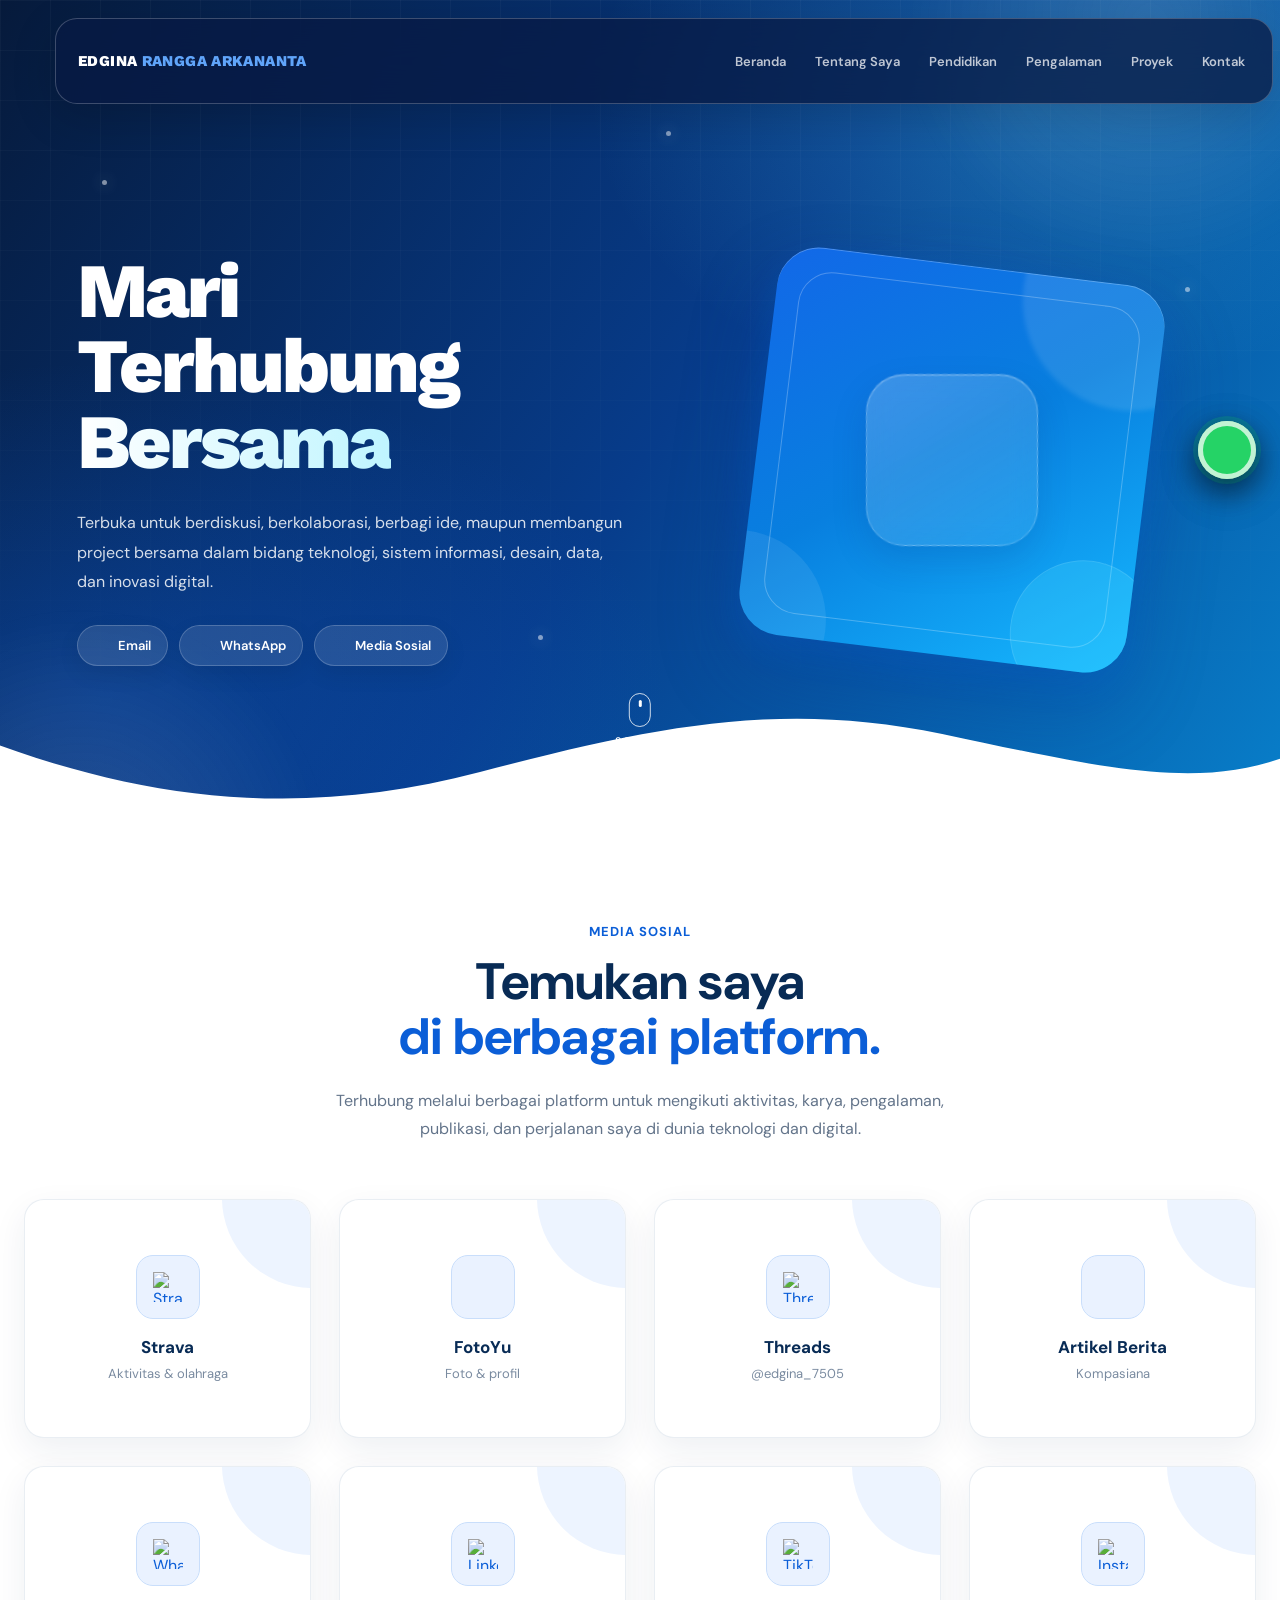
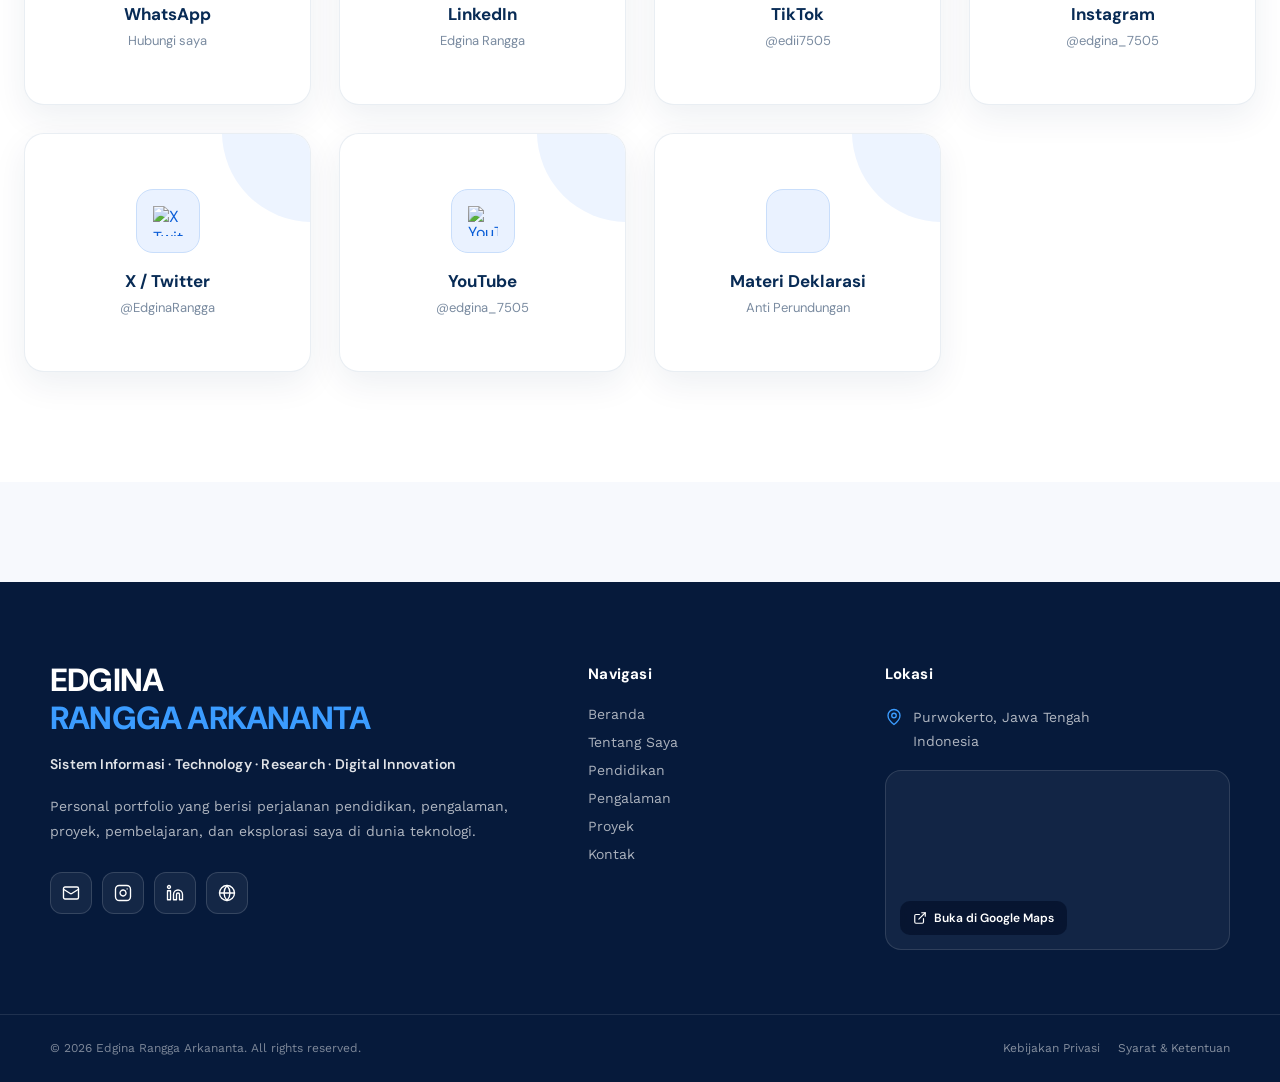
==== commit 8ac49210: "Add files via upload" ====
--- a/PORTOFOLIO_PERSONAL_FINAL_VERCEL_READY/kontak.html
+++ b/PORTOFOLIO_PERSONAL_FINAL_VERCEL_READY/kontak.html
@@ -13,6 +13,38 @@
 <script defer src="assets/js/site.js"></script>
 </head>
 <body>
+
+<!-- Shared portfolio header navigation -->
+<div class="edgina-nav-wrap">
+  <header class="edgina-nav" aria-label="Navigasi utama">
+    <a class="edgina-logo" href="index.html" aria-label="Edgina Rangga Arkananta - Beranda">
+      <span class="edgina-logo-name">EDGINA <span class="edgina-logo-accent">RANGGA ARKANANTA</span></span>
+    </a>
+    <ul class="edgina-links" aria-label="Menu utama">
+      <li><a href="index.html">Beranda</a></li>
+      <li><a href="Tnetangsaya.html">Tentang Saya</a></li>
+      <li><a href="Pendidikan.html">Pendidikan</a></li>
+      <li><a href="Pengalaman.html">Pengalaman</a></li>
+      <li><a href="Proyek.html">Proyek</a></li>
+      <li><a href="kontak.html">Kontak</a></li>
+    </ul>
+    <button class="edgina-menu" type="button" aria-label="Buka menu navigasi" aria-expanded="false" aria-controls="edgina-mobile-menu">
+      <svg viewBox="0 0 24 24" fill="none" stroke="currentColor" stroke-width="2" stroke-linecap="round" aria-hidden="true">
+        <path d="M4 6h16M4 12h16M4 18h16"></path>
+      </svg>
+    </button>
+    <nav class="edgina-mobile-menu" id="edgina-mobile-menu" aria-label="Navigasi mobile" inert>
+      <a href="index.html">Beranda</a>
+      <a href="Tnetangsaya.html">Tentang Saya</a>
+      <a href="Pendidikan.html">Pendidikan</a>
+      <a href="Pengalaman.html">Pengalaman</a>
+      <a href="Proyek.html">Proyek</a>
+      <a href="kontak.html">Kontak</a>
+    </nav>
+  </header>
+</div>
+
+
 
 <!-- =========================================================
      KONTAK — EDGINA RANGGA ARKANANTA
@@ -2563,7 +2595,7 @@
 
                 <div class="edgina-social-icon">
 
-                    <img
+                    <img referrerpolicy="no-referrer"
                         src="https://cdn.simpleicons.org/strava/0B5ED7"
                         alt="Strava"
                     >
@@ -2640,7 +2672,7 @@
 
                 <div class="edgina-social-icon">
 
-                    <img
+                    <img referrerpolicy="no-referrer"
                         src="https://cdn.simpleicons.org/threads/0B5ED7"
                         alt="Threads"
                     >
@@ -2717,7 +2749,7 @@
 
                 <div class="edgina-social-icon">
 
-                    <img
+                    <img referrerpolicy="no-referrer"
                         src="https://cdn.simpleicons.org/whatsapp/0B5ED7"
                         alt="WhatsApp"
                     >
@@ -2757,7 +2789,7 @@
 
                 <div class="edgina-social-icon">
 
-                    <img
+                    <img referrerpolicy="no-referrer"
                         src="https://cdn.simpleicons.org/linkedin/0B5ED7"
                         alt="LinkedIn"
                     >
@@ -2797,7 +2829,7 @@
 
                 <div class="edgina-social-icon">
 
-                    <img
+                    <img referrerpolicy="no-referrer"
                         src="https://cdn.simpleicons.org/tiktok/0B5ED7"
                         alt="TikTok"
                     >
@@ -2837,7 +2869,7 @@
 
                 <div class="edgina-social-icon">
 
-                    <img
+                    <img referrerpolicy="no-referrer"
                         src="https://cdn.simpleicons.org/instagram/0B5ED7"
                         alt="Instagram"
                     >
@@ -2877,7 +2909,7 @@
 
                 <div class="edgina-social-icon">
 
-                    <img
+                    <img referrerpolicy="no-referrer"
                         src="https://cdn.simpleicons.org/x/0B5ED7"
                         alt="X Twitter"
                     >
@@ -2917,7 +2949,7 @@
 
                 <div class="edgina-social-icon">
 
-                    <img
+                    <img referrerpolicy="no-referrer"
                         src="https://cdn.simpleicons.org/youtube/0B5ED7"
                         alt="YouTube"
                     >
